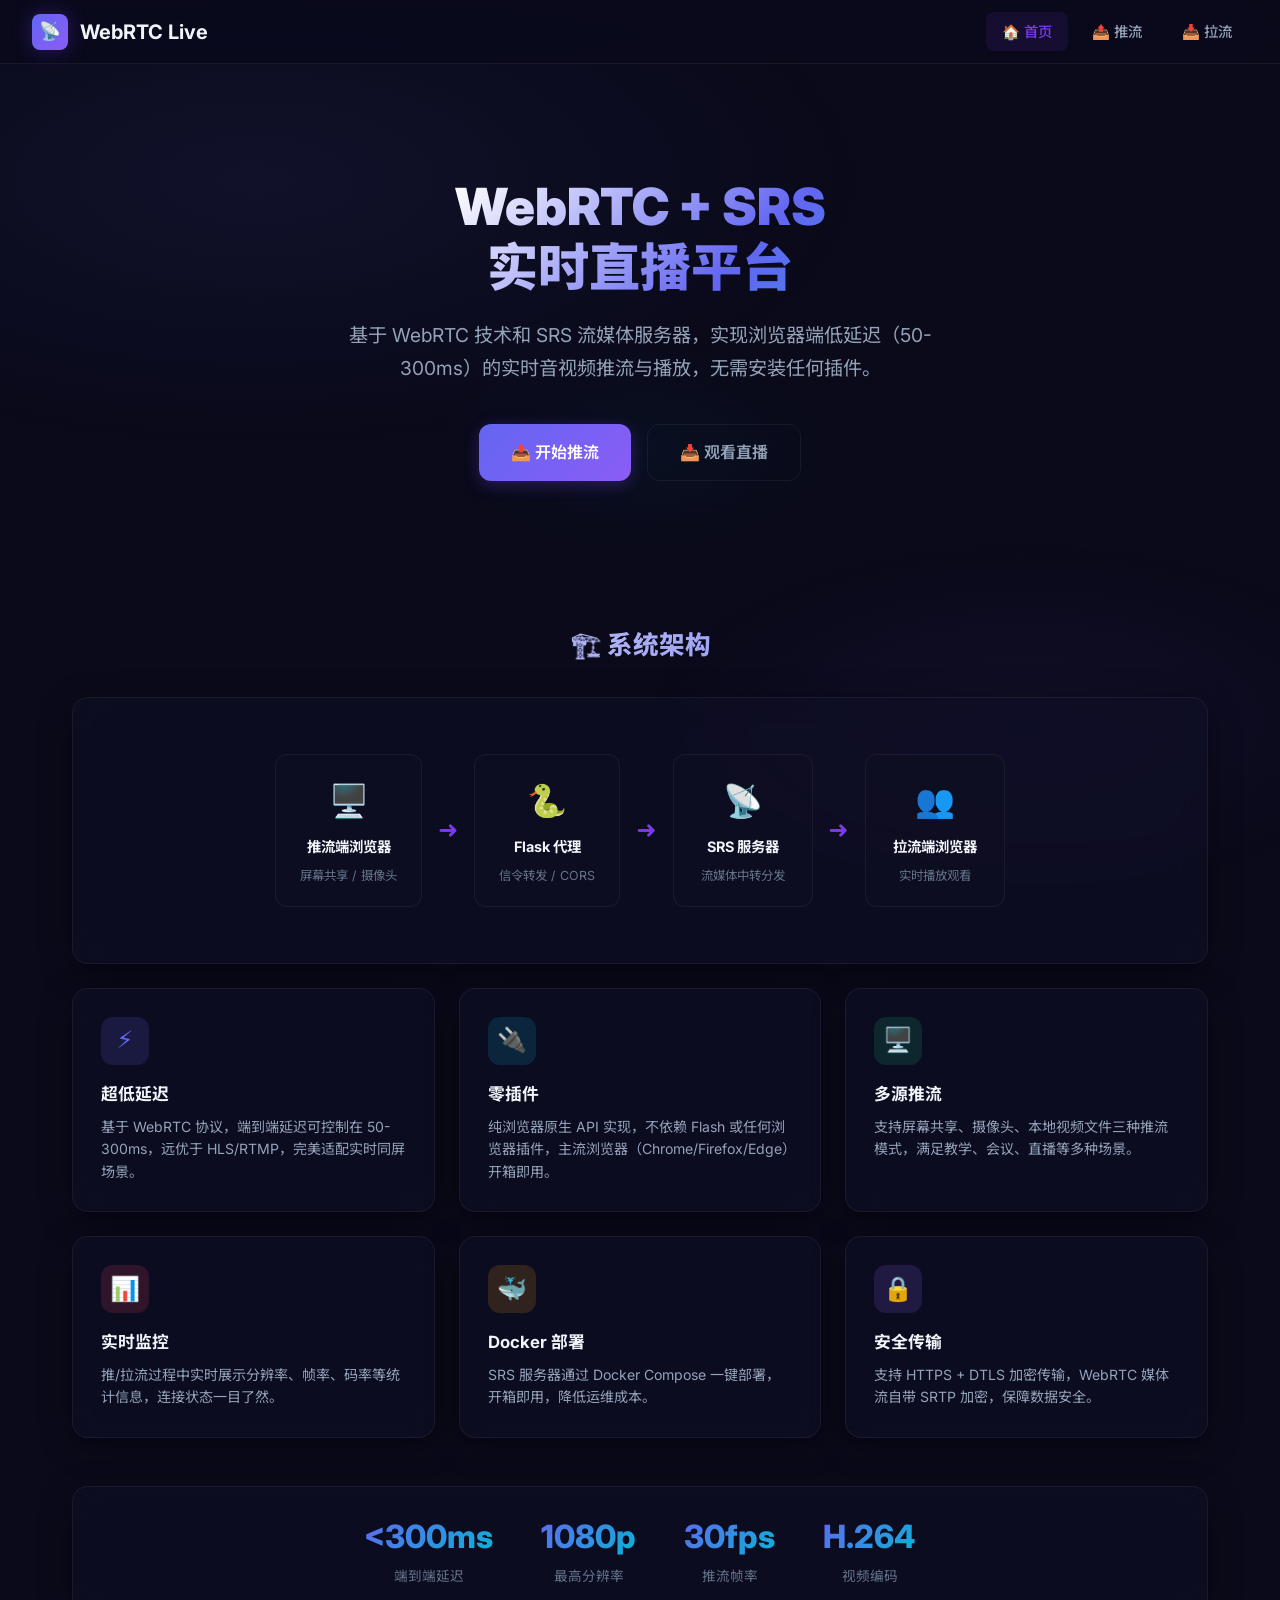
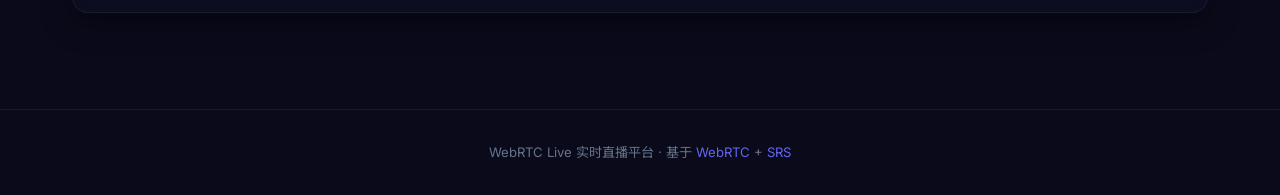
==== frontend/index.html @ 297291ad "添加录制功能支持 - 新增前端录制模块（MediaRecorder API） - 推流端和拉流端集成录制功能 - 支持本地下载和服务器上传 - 后端添加录制文件管理 API - SRS 配置 DVR " ====
<!DOCTYPE html>
<html lang="zh-CN">
<head>
    <meta charset="UTF-8">
    <meta name="viewport" content="width=device-width, initial-scale=1.0">
    <meta name="description" content="WebRTC + SRS 实时直播平台 - 基于 WebRTC 和 SRS 的低延迟音视频解决方案">
    <title>WebRTC Live - 实时直播平台</title>
    <link rel="preconnect" href="https://fonts.googleapis.com">
    <link href="https://fonts.googleapis.com/css2?family=Inter:wght@400;500;600;700;800;900&family=Noto+Sans+SC:wght@400;500;700&display=swap" rel="stylesheet">
    <link rel="stylesheet" href="css/style.css">
</head>
<body>

<!-- 导航栏 -->
<nav class="navbar">
    <a href="/" class="navbar-brand">
        <span class="logo-icon">📡</span>
        <span>WebRTC Live</span>
    </a>
    <ul class="navbar-nav">
        <li><a href="/" class="active">🏠 首页</a></li>
        <li><a href="/publish.html">📤 推流</a></li>
        <li><a href="/play.html">📥 拉流</a></li>
    </ul>
</nav>

<!-- 主内容 -->
<div class="main-container">

    <!-- Hero 区域 -->
    <section class="hero">
        <h1>WebRTC + SRS<br>实时直播平台</h1>
        <p class="hero-subtitle">
            基于 WebRTC 技术和 SRS 流媒体服务器，实现浏览器端低延迟（50-300ms）的实时音视频推流与播放，无需安装任何插件。
        </p>
        <div class="hero-actions">
            <a href="/publish.html" class="btn btn-primary btn-lg">📤 开始推流</a>
            <a href="/play.html" class="btn btn-outline btn-lg">📥 观看直播</a>
        </div>
    </section>

    <!-- 架构图 -->
    <section class="architecture-section">
        <h2>🏗️ 系统架构</h2>
        <div class="glass-card">
            <div class="arch-flow">
                <div class="arch-node">
                    <span class="node-icon">🖥️</span>
                    <span class="node-label">推流端浏览器</span>
                    <span class="node-desc">屏幕共享 / 摄像头</span>
                </div>
                <span class="arch-arrow">➜</span>
                <div class="arch-node">
                    <span class="node-icon">🐍</span>
                    <span class="node-label">Flask 代理</span>
                    <span class="node-desc">信令转发 / CORS</span>
                </div>
                <span class="arch-arrow">➜</span>
                <div class="arch-node">
                    <span class="node-icon">📡</span>
                    <span class="node-label">SRS 服务器</span>
                    <span class="node-desc">流媒体中转分发</span>
                </div>
                <span class="arch-arrow">➜</span>
                <div class="arch-node">
                    <span class="node-icon">👥</span>
                    <span class="node-label">拉流端浏览器</span>
                    <span class="node-desc">实时播放观看</span>
                </div>
            </div>
        </div>
    </section>

    <!-- 特性卡片 -->
    <section class="features-grid mt-3">
        <div class="glass-card feature-card">
            <div class="feature-icon" style="background:rgba(99,102,241,0.15);color:#6366f1;">⚡</div>
            <h3>超低延迟</h3>
            <p>基于 WebRTC 协议，端到端延迟可控制在 50-300ms，远优于 HLS/RTMP，完美适配实时同屏场景。</p>
        </div>
        <div class="glass-card feature-card">
            <div class="feature-icon" style="background:rgba(6,182,212,0.15);color:#06b6d4;">🔌</div>
            <h3>零插件</h3>
            <p>纯浏览器原生 API 实现，不依赖 Flash 或任何浏览器插件，主流浏览器（Chrome/Firefox/Edge）开箱即用。</p>
        </div>
        <div class="glass-card feature-card">
            <div class="feature-icon" style="background:rgba(16,185,129,0.15);color:#10b981;">🖥️</div>
            <h3>多源推流</h3>
            <p>支持屏幕共享、摄像头、本地视频文件三种推流模式，满足教学、会议、直播等多种场景。</p>
        </div>
        <div class="glass-card feature-card">
            <div class="feature-icon" style="background:rgba(244,63,94,0.15);color:#f43f5e;">📊</div>
            <h3>实时监控</h3>
            <p>推/拉流过程中实时展示分辨率、帧率、码率等统计信息，连接状态一目了然。</p>
        </div>
        <div class="glass-card feature-card">
            <div class="feature-icon" style="background:rgba(245,158,11,0.15);color:#f59e0b;">🐳</div>
            <h3>Docker 部署</h3>
            <p>SRS 服务器通过 Docker Compose 一键部署，开箱即用，降低运维成本。</p>
        </div>
        <div class="glass-card feature-card">
            <div class="feature-icon" style="background:rgba(139,92,246,0.15);color:#8b5cf6;">🔒</div>
            <h3>安全传输</h3>
            <p>支持 HTTPS + DTLS 加密传输，WebRTC 媒体流自带 SRTP 加密，保障数据安全。</p>
        </div>
    </section>

    <!-- 技术参数 -->
    <div class="glass-card stats-bar">
        <div class="stat-item">
            <div class="stat-value">&lt;300ms</div>
            <div class="stat-label">端到端延迟</div>
        </div>
        <div class="stat-item">
            <div class="stat-value">1080p</div>
            <div class="stat-label">最高分辨率</div>
        </div>
        <div class="stat-item">
            <div class="stat-value">30fps</div>
            <div class="stat-label">推流帧率</div>
        </div>
        <div class="stat-item">
            <div class="stat-value">H.264</div>
            <div class="stat-label">视频编码</div>
        </div>
    </div>

</div>

<!-- 页脚 -->
<footer class="footer">
    <p>WebRTC Live 实时直播平台 · 基于 <a href="https://webrtc.org" target="_blank">WebRTC</a> + <a href="https://ossrs.net" target="_blank">SRS</a></p>
</footer>

</body>
</html>
---- frontend/css/style.css ----
/* ============================================================
 * WebRTC + SRS 实时直播 - 全局样式表
 *
 * 设计理念：
 * - 深色主题 + 玻璃拟态（Glassmorphism）
 * - 渐变色彩系统
 * - 流畅微动画
 * - 响应式布局
 * ============================================================ */

/* ============================================================
 * CSS 自定义属性（设计令牌）
 * ============================================================ */
:root {
    /* 主色调 - 科技蓝紫渐变 */
    --primary-start: #6366f1;
    --primary-end: #8b5cf6;
    --primary: #7c3aed;

    /* 辅助色 */
    --accent-cyan: #06b6d4;
    --accent-emerald: #10b981;
    --accent-rose: #f43f5e;
    --accent-amber: #f59e0b;

    /* 背景 */
    --bg-deepest: #0a0a1a;
    --bg-dark: #0f0f23;
    --bg-card: rgba(15, 15, 35, 0.7);
    --bg-glass: rgba(255, 255, 255, 0.03);
    --bg-glass-hover: rgba(255, 255, 255, 0.06);

    /* 文字 */
    --text-primary: #f1f5f9;
    --text-secondary: #94a3b8;
    --text-muted: #64748b;

    /* 边框 */
    --border-subtle: rgba(255, 255, 255, 0.06);
    --border-glow: rgba(124, 58, 237, 0.3);

    /* 阴影 */
    --shadow-sm: 0 2px 8px rgba(0, 0, 0, 0.3);
    --shadow-md: 0 8px 32px rgba(0, 0, 0, 0.4);
    --shadow-lg: 0 16px 48px rgba(0, 0, 0, 0.5);
    --shadow-glow: 0 0 40px rgba(124, 58, 237, 0.15);

    /* 圆角 */
    --radius-sm: 8px;
    --radius-md: 12px;
    --radius-lg: 16px;
    --radius-xl: 24px;

    /* 过渡 */
    --transition-fast: 0.15s ease;
    --transition-normal: 0.3s cubic-bezier(0.4, 0, 0.2, 1);
    --transition-slow: 0.5s cubic-bezier(0.4, 0, 0.2, 1);

    /* 字体 */
    --font-sans: 'Inter', 'Noto Sans SC', system-ui, -apple-system, sans-serif;
    --font-mono: 'JetBrains Mono', 'Fira Code', monospace;
}

/* ============================================================
 * 基础重置与全局样式
 * ============================================================ */
*,
*::before,
*::after {
    margin: 0;
    padding: 0;
    box-sizing: border-box;
}

html {
    font-size: 16px;
    scroll-behavior: smooth;
}

body {
    font-family: var(--font-sans);
    background: var(--bg-deepest);
    color: var(--text-primary);
    line-height: 1.6;
    min-height: 100vh;
    overflow-x: hidden;
    -webkit-font-smoothing: antialiased;
    -moz-osx-font-smoothing: grayscale;
}

/* 动态背景渐变层 */
body::before {
    content: "";
    position: fixed;
    inset: 0;
    background:
        radial-gradient(ellipse 80% 50% at 20% 20%, rgba(99, 102, 241, 0.08) 0%, transparent 60%),
        radial-gradient(ellipse 60% 40% at 80% 80%, rgba(139, 92, 246, 0.06) 0%, transparent 50%),
        radial-gradient(ellipse 40% 30% at 50% 50%, rgba(6, 182, 212, 0.04) 0%, transparent 40%);
    pointer-events: none;
    z-index: 0;
}

/* ============================================================
 * 导航栏
 * ============================================================ */
.navbar {
    position: sticky;
    top: 0;
    z-index: 100;
    display: flex;
    align-items: center;
    justify-content: space-between;
    padding: 0 2rem;
    height: 64px;
    background: rgba(10, 10, 26, 0.85);
    backdrop-filter: blur(20px) saturate(180%);
    -webkit-backdrop-filter: blur(20px) saturate(180%);
    border-bottom: 1px solid var(--border-subtle);
}

.navbar-brand {
    display: flex;
    align-items: center;
    gap: 0.75rem;
    text-decoration: none;
    color: var(--text-primary);
    font-weight: 700;
    font-size: 1.25rem;
}

.navbar-brand .logo-icon {
    width: 36px;
    height: 36px;
    background: linear-gradient(135deg, var(--primary-start), var(--primary-end));
    border-radius: var(--radius-sm);
    display: flex;
    align-items: center;
    justify-content: center;
    font-size: 1.1rem;
    box-shadow: 0 0 20px rgba(124, 58, 237, 0.3);
}

.navbar-nav {
    display: flex;
    align-items: center;
    gap: 0.5rem;
    list-style: none;
}

.navbar-nav a {
    display: flex;
    align-items: center;
    gap: 0.5rem;
    padding: 0.5rem 1rem;
    color: var(--text-secondary);
    text-decoration: none;
    border-radius: var(--radius-sm);
    font-size: 0.9rem;
    font-weight: 500;
    transition: var(--transition-normal);
}

.navbar-nav a:hover,
.navbar-nav a.active {
    color: var(--text-primary);
    background: var(--bg-glass-hover);
}

.navbar-nav a.active {
    color: var(--primary);
    background: rgba(124, 58, 237, 0.1);
}

/* ============================================================
 * 主容器布局
 * ============================================================ */
.main-container {
    position: relative;
    z-index: 1;
    max-width: 1200px;
    margin: 0 auto;
    padding: 2rem;
}

/* ============================================================
 * 页面标题区
 * ============================================================ */
.page-header {
    text-align: center;
    margin-bottom: 2.5rem;
}

.page-header h1 {
    font-size: 2rem;
    font-weight: 800;
    background: linear-gradient(135deg, var(--primary-start), var(--accent-cyan));
    -webkit-background-clip: text;
    -webkit-text-fill-color: transparent;
    background-clip: text;
    margin-bottom: 0.5rem;
}

.page-header .subtitle {
    color: var(--text-secondary);
    font-size: 1rem;
}

/* ============================================================
 * 玻璃卡片
 * ============================================================ */
.glass-card {
    background: var(--bg-card);
    backdrop-filter: blur(16px) saturate(150%);
    -webkit-backdrop-filter: blur(16px) saturate(150%);
    border: 1px solid var(--border-subtle);
    border-radius: var(--radius-lg);
    padding: 1.5rem;
    box-shadow: var(--shadow-md);
    transition: var(--transition-normal);
}

.glass-card:hover {
    border-color: var(--border-glow);
    box-shadow: var(--shadow-md), var(--shadow-glow);
}

.card-header {
    display: flex;
    align-items: center;
    gap: 0.75rem;
    margin-bottom: 1.25rem;
    padding-bottom: 1rem;
    border-bottom: 1px solid var(--border-subtle);
}

.card-header .icon {
    width: 40px;
    height: 40px;
    border-radius: var(--radius-sm);
    display: flex;
    align-items: center;
    justify-content: center;
    font-size: 1.2rem;
    flex-shrink: 0;
}

.card-header .icon.blue {
    background: rgba(99, 102, 241, 0.15);
    color: var(--primary-start);
}

.card-header .icon.cyan {
    background: rgba(6, 182, 212, 0.15);
    color: var(--accent-cyan);
}

.card-header .icon.emerald {
    background: rgba(16, 185, 129, 0.15);
    color: var(--accent-emerald);
}

.card-header .icon.rose {
    background: rgba(244, 63, 94, 0.15);
    color: var(--accent-rose);
}

.card-header h2 {
    font-size: 1.1rem;
    font-weight: 700;
}

.card-header p {
    font-size: 0.85rem;
    color: var(--text-muted);
    margin-top: 2px;
}

/* ============================================================
 * 按钮系统
 * ============================================================ */
.btn {
    display: inline-flex;
    align-items: center;
    justify-content: center;
    gap: 0.5rem;
    padding: 0.7rem 1.5rem;
    border: none;
    border-radius: var(--radius-sm);
    font-family: var(--font-sans);
    font-size: 0.9rem;
    font-weight: 600;
    cursor: pointer;
    transition: var(--transition-normal);
    text-decoration: none;
    white-space: nowrap;
}

.btn:disabled {
    opacity: 0.5;
    cursor: not-allowed;
    transform: none !important;
}

/* 主按钮 - 渐变 */
.btn-primary {
    background: linear-gradient(135deg, var(--primary-start), var(--primary-end));
    color: white;
    box-shadow: 0 4px 16px rgba(124, 58, 237, 0.3);
}

.btn-primary:hover:not(:disabled) {
    transform: translateY(-2px);
    box-shadow: 0 8px 24px rgba(124, 58, 237, 0.4);
}

.btn-primary:active:not(:disabled) {
    transform: translateY(0);
}

/* 危险按钮 */
.btn-danger {
    background: linear-gradient(135deg, var(--accent-rose), #dc2626);
    color: white;
    box-shadow: 0 4px 16px rgba(244, 63, 94, 0.3);
}

.btn-danger:hover:not(:disabled) {
    transform: translateY(-2px);
    box-shadow: 0 8px 24px rgba(244, 63, 94, 0.4);
}

/* 边框按钮 */
.btn-outline {
    background: transparent;
    color: var(--text-secondary);
    border: 1px solid var(--border-subtle);
}

.btn-outline:hover:not(:disabled) {
    color: var(--text-primary);
    border-color: var(--primary);
    background: rgba(124, 58, 237, 0.08);
}

/* 成功按钮 */
.btn-success {
    background: linear-gradient(135deg, var(--accent-emerald), #059669);
    color: white;
    box-shadow: 0 4px 16px rgba(16, 185, 129, 0.3);
}

.btn-success:hover:not(:disabled) {
    transform: translateY(-2px);
    box-shadow: 0 8px 24px rgba(16, 185, 129, 0.4);
}

/* 大按钮 */
.btn-lg {
    padding: 0.9rem 2rem;
    font-size: 1rem;
    border-radius: var(--radius-md);
}

/* 全宽按钮 */
.btn-block {
    width: 100%;
}

/* 按钮组 */
.btn-group {
    display: flex;
    gap: 0.75rem;
    flex-wrap: wrap;
}

/* ============================================================
 * 视频容器
 * ============================================================ */
.video-container {
    position: relative;
    width: 100%;
    aspect-ratio: 16 / 9;
    background: var(--bg-deepest);
    border-radius: var(--radius-md);
    overflow: hidden;
    border: 1px solid var(--border-subtle);
}

.video-container video {
    width: 100%;
    height: 100%;
    object-fit: contain;
    background: #000;
}

/* 视频占位符 */
.video-placeholder {
    position: absolute;
    inset: 0;
    display: flex;
    flex-direction: column;
    align-items: center;
    justify-content: center;
    gap: 1rem;
    color: var(--text-muted);
    background: repeating-linear-gradient(
        -45deg,
        rgba(255, 255, 255, 0.01),
        rgba(255, 255, 255, 0.01) 10px,
        transparent 10px,
        transparent 20px
    );
}

.video-placeholder .placeholder-icon {
    font-size: 3rem;
    opacity: 0.4;
}

.video-placeholder p {
    font-size: 0.9rem;
}

/* 视频叠加信息 */
.video-overlay {
    position: absolute;
    top: 0.75rem;
    left: 0.75rem;
    display: flex;
    gap: 0.5rem;
}

.video-badge {
    display: inline-flex;
    align-items: center;
    gap: 0.35rem;
    padding: 0.3rem 0.6rem;
    border-radius: 999px;
    font-size: 0.75rem;
    font-weight: 600;
    backdrop-filter: blur(8px);
    -webkit-backdrop-filter: blur(8px);
}

.video-badge.live {
    background: rgba(244, 63, 94, 0.8);
    color: white;
    animation: pulse-badge 2s ease-in-out infinite;
}

.video-badge.info {
    background: rgba(0, 0, 0, 0.6);
    color: var(--text-secondary);
}

@keyframes pulse-badge {
    0%, 100% { opacity: 1; }
    50% { opacity: 0.7; }
}

/* ============================================================
 * 状态指示器
 * ============================================================ */
.status-bar {
    display: flex;
    align-items: center;
    justify-content: space-between;
    padding: 0.75rem 1rem;
    background: var(--bg-glass);
    border-radius: var(--radius-sm);
    margin-top: 1rem;
    font-size: 0.85rem;
}

.status-indicator {
    display: inline-flex;
    align-items: center;
    gap: 0.5rem;
}

.status-dot {
    width: 8px;
    height: 8px;
    border-radius: 50%;
    flex-shrink: 0;
}

.status-dot.idle {
    background: var(--text-muted);
}

.status-dot.connecting {
    background: var(--accent-amber);
    animation: pulse-dot 1.5s ease-in-out infinite;
}

.status-dot.connected {
    background: var(--accent-emerald);
    box-shadow: 0 0 8px rgba(16, 185, 129, 0.5);
}

.status-dot.error {
    background: var(--accent-rose);
    box-shadow: 0 0 8px rgba(244, 63, 94, 0.5);
}

@keyframes pulse-dot {
    0%, 100% { opacity: 1; transform: scale(1); }
    50% { opacity: 0.5; transform: scale(1.3); }
}

/* ============================================================
 * 表单元素
 * ============================================================ */
.form-group {
    margin-bottom: 1rem;
}

.form-label {
    display: block;
    font-size: 0.85rem;
    font-weight: 600;
    color: var(--text-secondary);
    margin-bottom: 0.4rem;
}

.form-input {
    width: 100%;
    padding: 0.6rem 0.9rem;
    background: var(--bg-glass);
    border: 1px solid var(--border-subtle);
    border-radius: var(--radius-sm);
    color: var(--text-primary);
    font-family: var(--font-mono);
    font-size: 0.85rem;
    transition: var(--transition-fast);
}

.form-input:focus {
    outline: none;
    border-color: var(--primary);
    box-shadow: 0 0 0 3px rgba(124, 58, 237, 0.15);
}

.form-select {
    width: 100%;
    padding: 0.6rem 0.9rem;
    background: var(--bg-glass);
    border: 1px solid var(--border-subtle);
    border-radius: var(--radius-sm);
    color: var(--text-primary);
    font-family: var(--font-sans);
    font-size: 0.85rem;
    cursor: pointer;
    transition: var(--transition-fast);
    appearance: none;
    background-image: url("data:image/svg+xml,%3Csvg xmlns='http://www.w3.org/2000/svg' width='12' height='12' viewBox='0 0 24 24' fill='none' stroke='%2394a3b8' stroke-width='2'%3E%3Cpath d='M6 9l6 6 6-6'/%3E%3C/svg%3E");
    background-repeat: no-repeat;
    background-position: right 0.75rem center;
    padding-right: 2.5rem;
}

.form-select:focus {
    outline: none;
    border-color: var(--primary);
    box-shadow: 0 0 0 3px rgba(124, 58, 237, 0.15);
}

.form-select option {
    background: var(--bg-dark);
    color: var(--text-primary);
}

/* ============================================================
 * 日志面板
 * ============================================================ */
.log-panel {
    background: var(--bg-deepest);
    border: 1px solid var(--border-subtle);
    border-radius: var(--radius-sm);
    padding: 0.75rem;
    max-height: 200px;
    overflow-y: auto;
    font-family: var(--font-mono);
    font-size: 0.78rem;
    line-height: 1.7;
}

.log-panel::-webkit-scrollbar {
    width: 4px;
}

.log-panel::-webkit-scrollbar-track {
    background: transparent;
}

.log-panel::-webkit-scrollbar-thumb {
    background: var(--border-subtle);
    border-radius: 2px;
}

.log-entry {
    display: flex;
    gap: 0.5rem;
}

.log-entry .log-time {
    color: var(--text-muted);
    flex-shrink: 0;
}

.log-entry .log-msg {
    color: var(--text-secondary);
    word-break: break-all;
}

.log-entry.info .log-msg { color: var(--accent-cyan); }
.log-entry.success .log-msg { color: var(--accent-emerald); }
.log-entry.error .log-msg { color: var(--accent-rose); }
.log-entry.warn .log-msg { color: var(--accent-amber); }

/* ============================================================
 * 双栏布局
 * ============================================================ */
.layout-grid {
    display: grid;
    grid-template-columns: 1fr 380px;
    gap: 1.5rem;
    align-items: start;
}

@media (max-width: 900px) {
    .layout-grid {
        grid-template-columns: 1fr;
    }
}

.sidebar-stack {
    display: flex;
    flex-direction: column;
    gap: 1.5rem;
}

/* ============================================================
 * 首页 Hero 区域
 * ============================================================ */
.hero {
    text-align: center;
    padding: 5rem 2rem;
    position: relative;
}

.hero h1 {
    font-size: 3.2rem;
    font-weight: 900;
    line-height: 1.2;
    margin-bottom: 1.25rem;
    background: linear-gradient(135deg, #fff 30%, var(--primary-start) 60%, var(--accent-cyan));
    -webkit-background-clip: text;
    -webkit-text-fill-color: transparent;
    background-clip: text;
}

.hero .hero-subtitle {
    font-size: 1.2rem;
    color: var(--text-secondary);
    max-width: 600px;
    margin: 0 auto 2.5rem;
    line-height: 1.7;
}

.hero-actions {
    display: flex;
    gap: 1rem;
    justify-content: center;
    flex-wrap: wrap;
}

/* ============================================================
 * 特性卡片网格
 * ============================================================ */
.features-grid {
    display: grid;
    grid-template-columns: repeat(auto-fill, minmax(280px, 1fr));
    gap: 1.5rem;
    margin-top: 2rem;
}

.feature-card {
    padding: 1.75rem;
}

.feature-card .feature-icon {
    width: 48px;
    height: 48px;
    border-radius: var(--radius-md);
    display: flex;
    align-items: center;
    justify-content: center;
    font-size: 1.5rem;
    margin-bottom: 1rem;
}

.feature-card h3 {
    font-size: 1.05rem;
    font-weight: 700;
    margin-bottom: 0.5rem;
}

.feature-card p {
    font-size: 0.88rem;
    color: var(--text-secondary);
    line-height: 1.6;
}

/* ============================================================
 * 架构图区域
 * ============================================================ */
.architecture-section {
    margin-top: 4rem;
    text-align: center;
}

.architecture-section h2 {
    font-size: 1.6rem;
    font-weight: 800;
    margin-bottom: 2rem;
    background: linear-gradient(135deg, var(--text-primary), var(--primary-start));
    -webkit-background-clip: text;
    -webkit-text-fill-color: transparent;
    background-clip: text;
}

.arch-flow {
    display: flex;
    align-items: center;
    justify-content: center;
    gap: 1rem;
    flex-wrap: wrap;
    padding: 2rem;
}

.arch-node {
    display: flex;
    flex-direction: column;
    align-items: center;
    gap: 0.5rem;
    padding: 1.25rem 1.5rem;
    background: var(--bg-card);
    border: 1px solid var(--border-subtle);
    border-radius: var(--radius-md);
    min-width: 140px;
    transition: var(--transition-normal);
}

.arch-node:hover {
    border-color: var(--border-glow);
    transform: translateY(-4px);
    box-shadow: var(--shadow-glow);
}

.arch-node .node-icon {
    font-size: 2rem;
}

.arch-node .node-label {
    font-weight: 700;
    font-size: 0.9rem;
}

.arch-node .node-desc {
    font-size: 0.78rem;
    color: var(--text-muted);
}

.arch-arrow {
    font-size: 1.5rem;
    color: var(--primary);
    animation: arrow-pulse 2s ease-in-out infinite;
}

@keyframes arrow-pulse {
    0%, 100% { opacity: 0.4; transform: translateX(0); }
    50% { opacity: 1; transform: translateX(4px); }
}

/* ============================================================
 * 统计信息条
 * ============================================================ */
.stats-bar {
    display: flex;
    justify-content: center;
    gap: 3rem;
    padding: 1.5rem;
    margin-top: 3rem;
    flex-wrap: wrap;
}

.stat-item {
    text-align: center;
}

.stat-value {
    font-size: 2rem;
    font-weight: 800;
    background: linear-gradient(135deg, var(--primary-start), var(--accent-cyan));
    -webkit-background-clip: text;
    -webkit-text-fill-color: transparent;
    background-clip: text;
}

.stat-label {
    font-size: 0.85rem;
    color: var(--text-muted);
    margin-top: 0.25rem;
}

/* ============================================================
 * 页脚
 * ============================================================ */
.footer {
    text-align: center;
    padding: 2rem;
    margin-top: 4rem;
    border-top: 1px solid var(--border-subtle);
    color: var(--text-muted);
    font-size: 0.82rem;
}

.footer a {
    color: var(--primary-start);
    text-decoration: none;
}

/* ============================================================
 * Toast 通知
 * ============================================================ */
.toast-container {
    position: fixed;
    top: 80px;
    right: 1.5rem;
    z-index: 9999;
    display: flex;
    flex-direction: column;
    gap: 0.5rem;
}

.toast {
    display: flex;
    align-items: center;
    gap: 0.75rem;
    padding: 0.75rem 1.25rem;
    background: var(--bg-card);
    backdrop-filter: blur(16px);
    -webkit-backdrop-filter: blur(16px);
    border: 1px solid var(--border-subtle);
    border-radius: var(--radius-sm);
    box-shadow: var(--shadow-lg);
    font-size: 0.88rem;
    animation: toast-in 0.3s ease-out;
    max-width: 380px;
}

.toast.success { border-left: 3px solid var(--accent-emerald); }
.toast.error { border-left: 3px solid var(--accent-rose); }
.toast.info { border-left: 3px solid var(--accent-cyan); }

@keyframes toast-in {
    from { opacity: 0; transform: translateX(20px); }
    to { opacity: 1; transform: translateX(0); }
}

@keyframes toast-out {
    from { opacity: 1; transform: translateX(0); }
    to { opacity: 0; transform: translateX(20px); }
}

/* ============================================================
 * 工具类
 * ============================================================ */
.hidden { display: none !important; }
.mt-1 { margin-top: 0.5rem; }
.mt-2 { margin-top: 1rem; }
.mt-3 { margin-top: 1.5rem; }
.text-center { text-align: center; }
.text-muted { color: var(--text-muted); }
.text-sm { font-size: 0.82rem; }
.gap-1 { gap: 0.5rem; }

/* 加载动画 */
.spinner {
    display: inline-block;
    width: 16px;
    height: 16px;
    border: 2px solid rgba(255, 255, 255, 0.3);
    border-top-color: white;
    border-radius: 50%;
    animation: spin 0.6s linear infinite;
}

@keyframes spin {
    to { transform: rotate(360deg); }
}

/* 脉冲圆点 */
.pulse-ring {
    position: relative;
}

.pulse-ring::after {
    content: "";
    position: absolute;
    inset: -4px;
    border-radius: 50%;
    border: 2px solid var(--accent-emerald);
    animation: pulse-ring-anim 2s ease-out infinite;
}

@keyframes pulse-ring-anim {
    0% { opacity: 1; transform: scale(1); }
    100% { opacity: 0; transform: scale(1.8); }
}
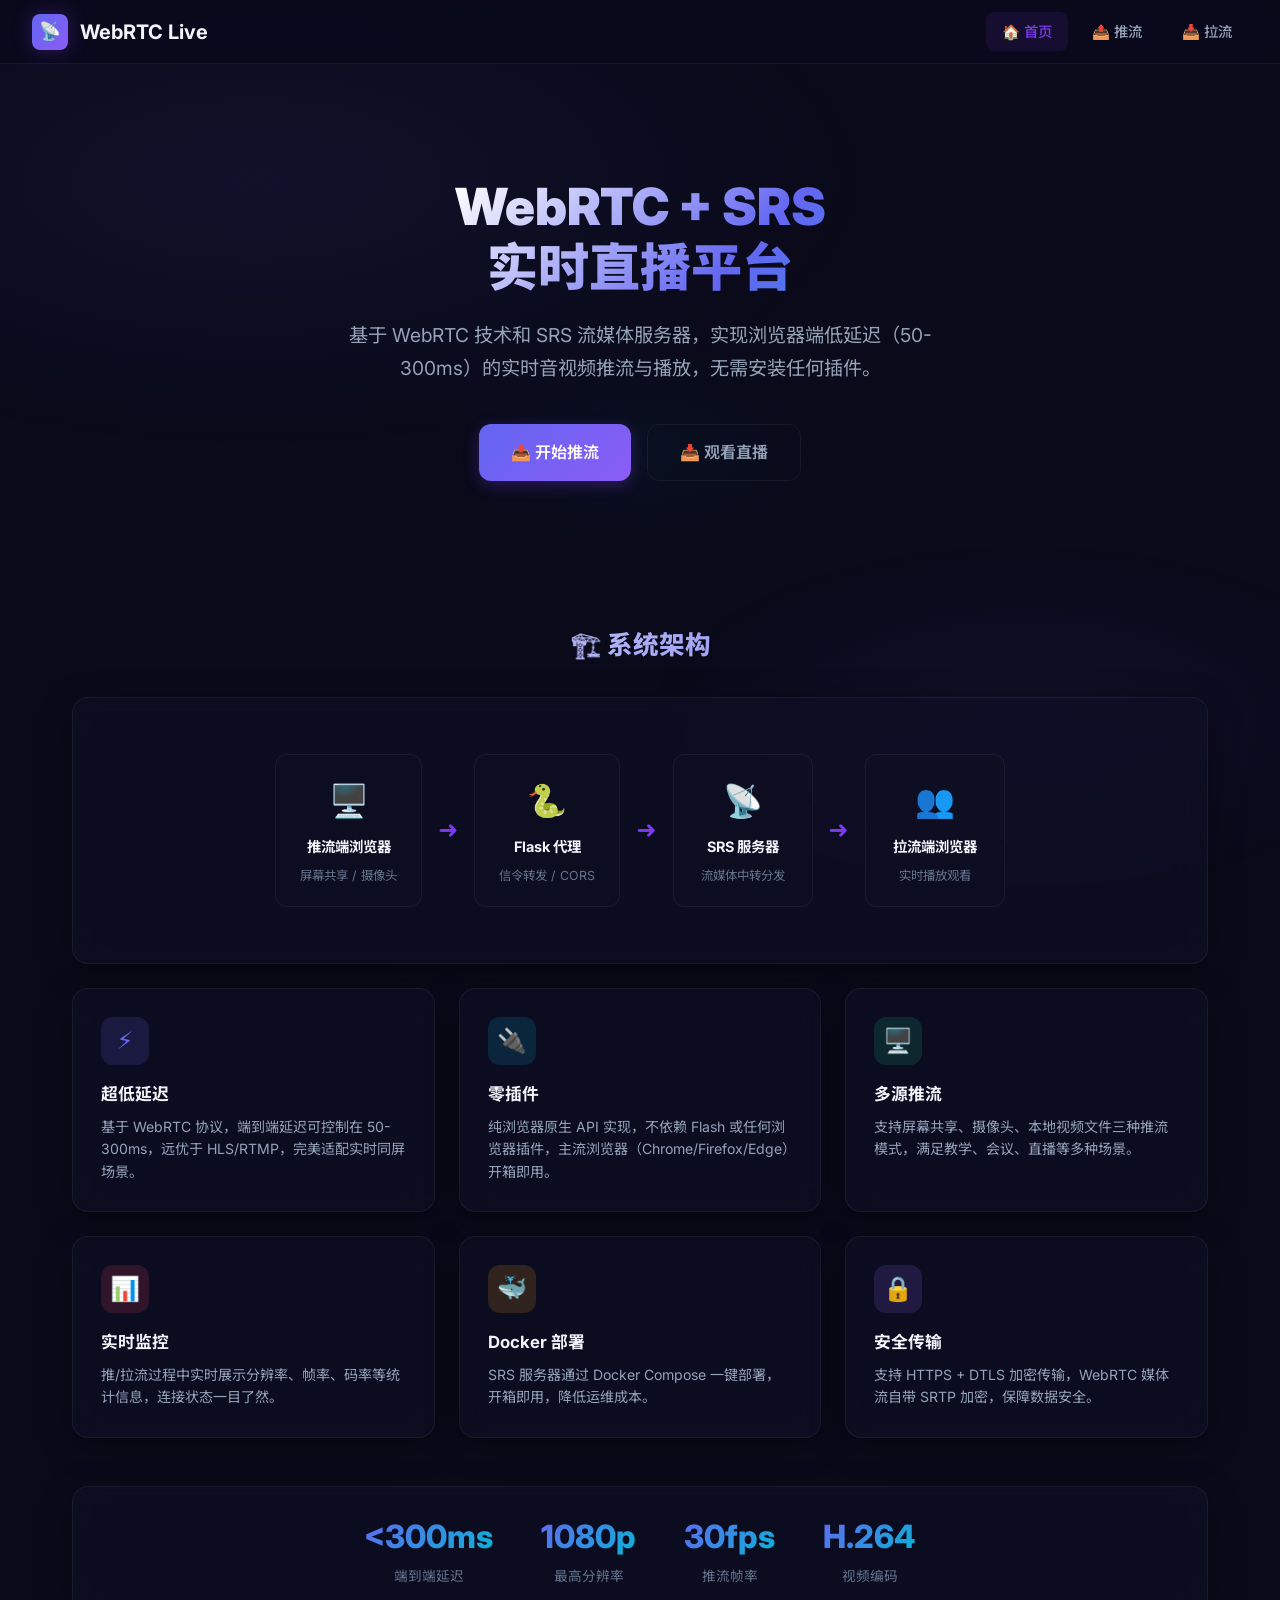
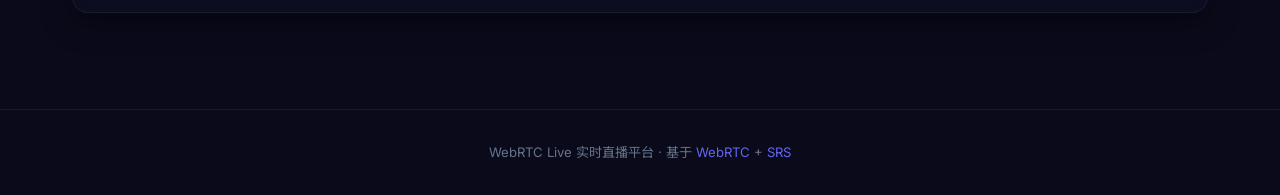
==== commit d72d3d5a: "增强代码注释与修复 WebRTC 检测逻辑 - 为所有文件添加符合 PVE 架构标准的详细中文注释 - 添加文件头（功能、作者、版本、修改日期） - 修复 checkScreenCaptureSupp" ====
--- a/frontend/index.html
+++ b/frontend/index.html
@@ -1,12 +1,47 @@
 <!DOCTYPE html>
+<!--
+    ============================================================
+    WebRTC-Live 项目首页
+    ============================================================
+    功能描述：
+        展示项目介绍、系统架构、核心特性和技术参数
+    设计理念：
+        - 深色玻璃拟态风格
+        - 响应式布局，适配桌面和移动端
+        - 清晰的信息层级，突出核心功能
+    页面结构：
+        1. 导航栏：项目 Logo 和页面链接
+        2. Hero 区域：主标题和行动按钮
+        3. 架构图：展示系统组件和数据流向
+        4. 特性卡片：展示六大核心功能
+        5. 统计栏：展示技术参数和性能指标
+        6. 页脚：版权和外部链接
+    作者：WebRTC-Live Project
+    最后修改日期：2026-03-30
+-->
 <html lang="zh-CN">
 <head>
+    <!-- 字符编码设置 -->
     <meta charset="UTF-8">
+
+    <!-- 响应式视口配置 -->
     <meta name="viewport" content="width=device-width, initial-scale=1.0">
+
+    <!-- SEO 描述 -->
     <meta name="description" content="WebRTC + SRS 实时直播平台 - 基于 WebRTC 和 SRS 的低延迟音视频解决方案">
+
+    <!-- 页面标题 -->
     <title>WebRTC Live - 实时直播平台</title>
+
+    <!-- 字体预连接优化加载性能 -->
     <link rel="preconnect" href="https://fonts.googleapis.com">
+
+    <!-- Google Fonts 加载 -->
+    <!-- Inter: 英文字体（无衬线，现代风格） -->
+    <!-- Noto Sans SC: 中文字体（无衬线，清晰易读） -->
     <link href="https://fonts.googleapis.com/css2?family=Inter:wght@400;500;600;700;800;900&family=Noto+Sans+SC:wght@400;500;700&display=swap" rel="stylesheet">
+
+    <!-- 全局样式表 -->
     <link rel="stylesheet" href="css/style.css">
 </head>
 <body>
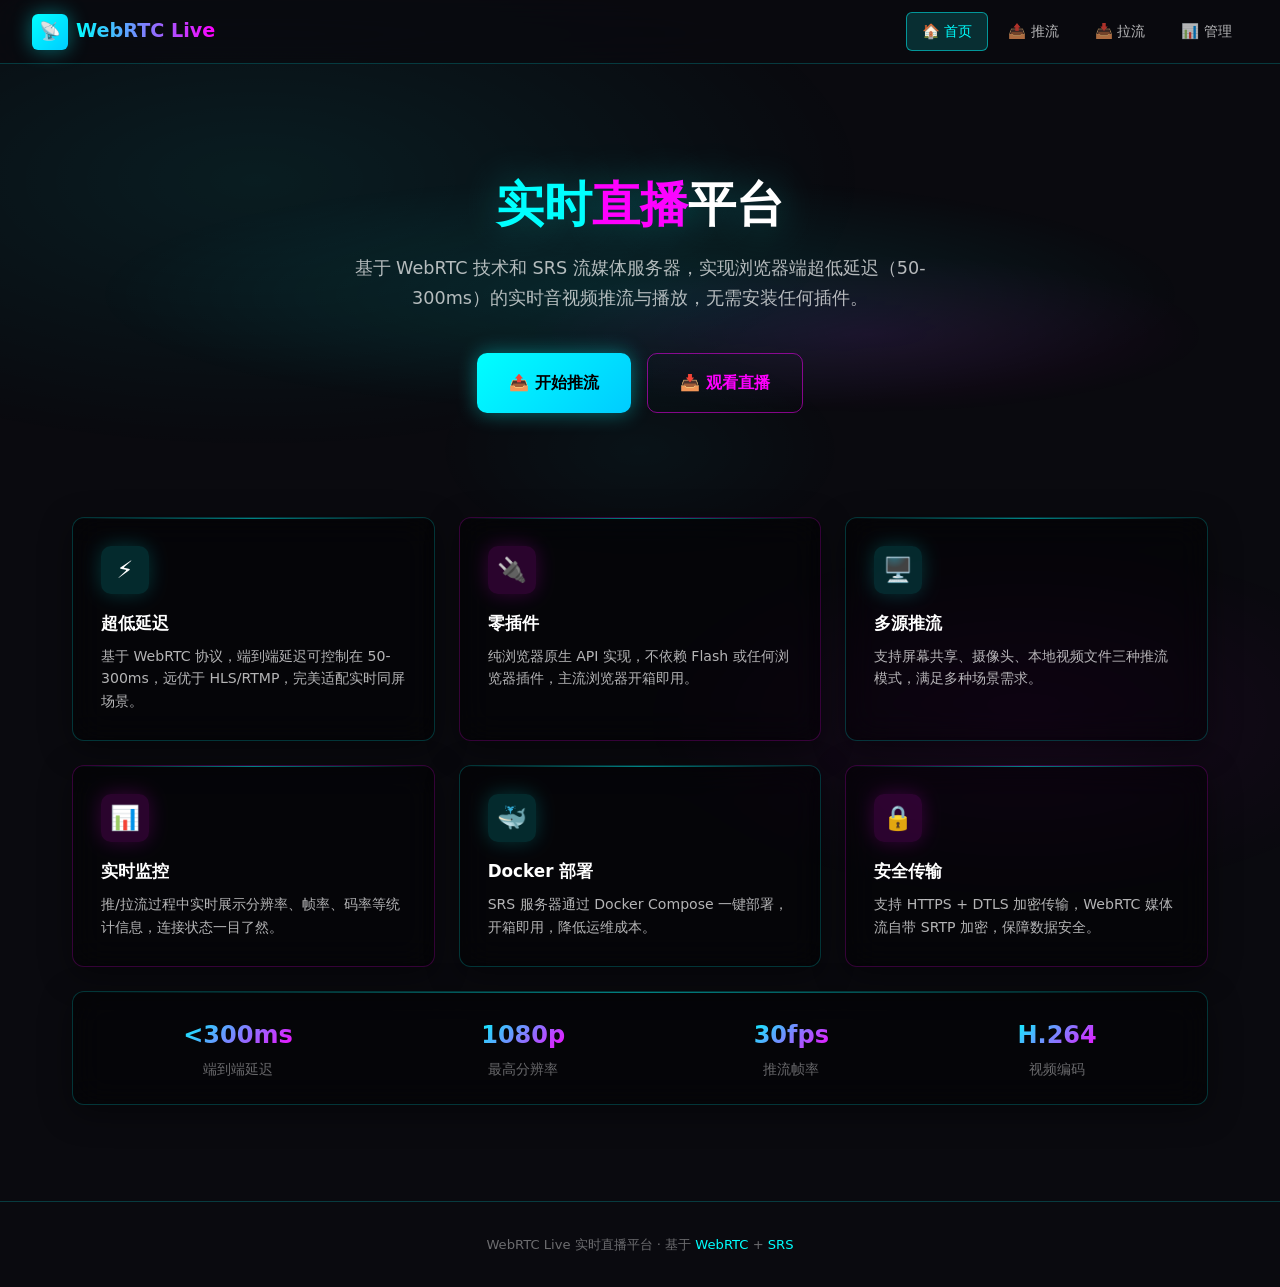
==== commit 1be20d71: "feat(ui): complete cyberpunk neon theme redesign - Rewrite style.css with CSS variables, animations," ====
--- a/frontend/index.html
+++ b/frontend/index.html
@@ -1,47 +1,10 @@
 <!DOCTYPE html>
-<!--
-    ============================================================
-    WebRTC-Live 项目首页
-    ============================================================
-    功能描述：
-        展示项目介绍、系统架构、核心特性和技术参数
-    设计理念：
-        - 深色玻璃拟态风格
-        - 响应式布局，适配桌面和移动端
-        - 清晰的信息层级，突出核心功能
-    页面结构：
-        1. 导航栏：项目 Logo 和页面链接
-        2. Hero 区域：主标题和行动按钮
-        3. 架构图：展示系统组件和数据流向
-        4. 特性卡片：展示六大核心功能
-        5. 统计栏：展示技术参数和性能指标
-        6. 页脚：版权和外部链接
-    作者：WebRTC-Live Project
-    最后修改日期：2026-03-30
--->
 <html lang="zh-CN">
 <head>
-    <!-- 字符编码设置 -->
     <meta charset="UTF-8">
-
-    <!-- 响应式视口配置 -->
     <meta name="viewport" content="width=device-width, initial-scale=1.0">
-
-    <!-- SEO 描述 -->
     <meta name="description" content="WebRTC + SRS 实时直播平台 - 基于 WebRTC 和 SRS 的低延迟音视频解决方案">
-
-    <!-- 页面标题 -->
     <title>WebRTC Live - 实时直播平台</title>
-
-    <!-- 字体预连接优化加载性能 -->
-    <link rel="preconnect" href="https://fonts.googleapis.com">
-
-    <!-- Google Fonts 加载 -->
-    <!-- Inter: 英文字体（无衬线，现代风格） -->
-    <!-- Noto Sans SC: 中文字体（无衬线，清晰易读） -->
-    <link href="https://fonts.googleapis.com/css2?family=Inter:wght@400;500;600;700;800;900&family=Noto+Sans+SC:wght@400;500;700&display=swap" rel="stylesheet">
-
-    <!-- 全局样式表 -->
     <link rel="stylesheet" href="css/style.css">
 </head>
 <body>
@@ -50,12 +13,13 @@
 <nav class="navbar">
     <a href="/" class="navbar-brand">
         <span class="logo-icon">📡</span>
-        <span>WebRTC Live</span>
+        <span class="brand-text">WebRTC Live</span>
     </a>
     <ul class="navbar-nav">
         <li><a href="/" class="active">🏠 首页</a></li>
         <li><a href="/publish.html">📤 推流</a></li>
         <li><a href="/play.html">📥 拉流</a></li>
+        <li><a href="/admin.html">📊 管理</a></li>
     </ul>
 </nav>
 
@@ -63,85 +27,56 @@
 <div class="main-container">
 
     <!-- Hero 区域 -->
-    <section class="hero">
-        <h1>WebRTC + SRS<br>实时直播平台</h1>
+    <section class="hero-section">
+        <div class="hero-bg"></div>
+        <h1 class="hero-title">
+            <span class="text-cyan">实时</span><span class="text-magenta">直播</span>平台
+        </h1>
         <p class="hero-subtitle">
-            基于 WebRTC 技术和 SRS 流媒体服务器，实现浏览器端低延迟（50-300ms）的实时音视频推流与播放，无需安装任何插件。
+            基于 WebRTC 技术和 SRS 流媒体服务器，实现浏览器端超低延迟（50-300ms）的实时音视频推流与播放，无需安装任何插件。
         </p>
         <div class="hero-actions">
             <a href="/publish.html" class="btn btn-primary btn-lg">📤 开始推流</a>
-            <a href="/play.html" class="btn btn-outline btn-lg">📥 观看直播</a>
-        </div>
-    </section>
-
-    <!-- 架构图 -->
-    <section class="architecture-section">
-        <h2>🏗️ 系统架构</h2>
-        <div class="glass-card">
-            <div class="arch-flow">
-                <div class="arch-node">
-                    <span class="node-icon">🖥️</span>
-                    <span class="node-label">推流端浏览器</span>
-                    <span class="node-desc">屏幕共享 / 摄像头</span>
-                </div>
-                <span class="arch-arrow">➜</span>
-                <div class="arch-node">
-                    <span class="node-icon">🐍</span>
-                    <span class="node-label">Flask 代理</span>
-                    <span class="node-desc">信令转发 / CORS</span>
-                </div>
-                <span class="arch-arrow">➜</span>
-                <div class="arch-node">
-                    <span class="node-icon">📡</span>
-                    <span class="node-label">SRS 服务器</span>
-                    <span class="node-desc">流媒体中转分发</span>
-                </div>
-                <span class="arch-arrow">➜</span>
-                <div class="arch-node">
-                    <span class="node-icon">👥</span>
-                    <span class="node-label">拉流端浏览器</span>
-                    <span class="node-desc">实时播放观看</span>
-                </div>
-            </div>
+            <a href="/play.html" class="btn btn-outline-magenta btn-lg">📥 观看直播</a>
         </div>
     </section>
 
     <!-- 特性卡片 -->
     <section class="features-grid mt-3">
         <div class="glass-card feature-card">
-            <div class="feature-icon" style="background:rgba(99,102,241,0.15);color:#6366f1;">⚡</div>
+            <div class="feature-icon cyan">⚡</div>
             <h3>超低延迟</h3>
             <p>基于 WebRTC 协议，端到端延迟可控制在 50-300ms，远优于 HLS/RTMP，完美适配实时同屏场景。</p>
         </div>
+        <div class="glass-card feature-card magenta">
+            <div class="feature-icon magenta">🔌</div>
+            <h3>零插件</h3>
+            <p>纯浏览器原生 API 实现，不依赖 Flash 或任何浏览器插件，主流浏览器开箱即用。</p>
+        </div>
         <div class="glass-card feature-card">
-            <div class="feature-icon" style="background:rgba(6,182,212,0.15);color:#06b6d4;">🔌</div>
-            <h3>零插件</h3>
-            <p>纯浏览器原生 API 实现，不依赖 Flash 或任何浏览器插件，主流浏览器（Chrome/Firefox/Edge）开箱即用。</p>
-        </div>
-        <div class="glass-card feature-card">
-            <div class="feature-icon" style="background:rgba(16,185,129,0.15);color:#10b981;">🖥️</div>
+            <div class="feature-icon cyan">🖥️</div>
             <h3>多源推流</h3>
-            <p>支持屏幕共享、摄像头、本地视频文件三种推流模式，满足教学、会议、直播等多种场景。</p>
-        </div>
-        <div class="glass-card feature-card">
-            <div class="feature-icon" style="background:rgba(244,63,94,0.15);color:#f43f5e;">📊</div>
+            <p>支持屏幕共享、摄像头、本地视频文件三种推流模式，满足多种场景需求。</p>
+        </div>
+        <div class="glass-card feature-card magenta">
+            <div class="feature-icon magenta">📊</div>
             <h3>实时监控</h3>
             <p>推/拉流过程中实时展示分辨率、帧率、码率等统计信息，连接状态一目了然。</p>
         </div>
         <div class="glass-card feature-card">
-            <div class="feature-icon" style="background:rgba(245,158,11,0.15);color:#f59e0b;">🐳</div>
+            <div class="feature-icon cyan">🐳</div>
             <h3>Docker 部署</h3>
             <p>SRS 服务器通过 Docker Compose 一键部署，开箱即用，降低运维成本。</p>
         </div>
-        <div class="glass-card feature-card">
-            <div class="feature-icon" style="background:rgba(139,92,246,0.15);color:#8b5cf6;">🔒</div>
+        <div class="glass-card feature-card magenta">
+            <div class="feature-icon magenta">🔒</div>
             <h3>安全传输</h3>
             <p>支持 HTTPS + DTLS 加密传输，WebRTC 媒体流自带 SRTP 加密，保障数据安全。</p>
         </div>
     </section>
 
     <!-- 技术参数 -->
-    <div class="glass-card stats-bar">
+    <div class="glass-card stats-bar mt-3">
         <div class="stat-item">
             <div class="stat-value">&lt;300ms</div>
             <div class="stat-label">端到端延迟</div>
@@ -167,5 +102,141 @@
     <p>WebRTC Live 实时直播平台 · 基于 <a href="https://webrtc.org" target="_blank">WebRTC</a> + <a href="https://ossrs.net" target="_blank">SRS</a></p>
 </footer>
 
+<style>
+/* 首页专属样式 */
+.hero-section {
+    text-align: center;
+    padding: 5rem 2rem;
+    position: relative;
+}
+
+.hero-bg {
+    position: absolute;
+    inset: 0;
+    background:
+        radial-gradient(ellipse 80% 50% at 50% 50%, rgba(0, 255, 255, 0.1) 0%, transparent 60%),
+        radial-gradient(ellipse 60% 40% at 70% 60%, rgba(255, 0, 255, 0.08) 0%, transparent 50%);
+    pointer-events: none;
+}
+
+.hero-title {
+    font-size: 3rem;
+    font-weight: 900;
+    line-height: 1.2;
+    margin-bottom: 1.25rem;
+    text-shadow: 0 0 40px rgba(0, 255, 255, 0.3);
+    position: relative;
+}
+
+.hero-subtitle {
+    font-size: 1.1rem;
+    color: var(--text-secondary);
+    max-width: 600px;
+    margin: 0 auto 2.5rem;
+    line-height: 1.7;
+    position: relative;
+}
+
+.hero-actions {
+    display: flex;
+    gap: 1rem;
+    justify-content: center;
+    flex-wrap: wrap;
+    position: relative;
+}
+
+.feature-card {
+    padding: 1.75rem;
+}
+
+.feature-card .feature-icon {
+    width: 48px;
+    height: 48px;
+    border-radius: var(--radius-md);
+    display: flex;
+    align-items: center;
+    justify-content: center;
+    font-size: 1.5rem;
+    margin-bottom: 1rem;
+}
+
+.feature-card .feature-icon.cyan {
+    background: rgba(0, 255, 255, 0.15);
+    box-shadow: 0 0 20px rgba(0, 255, 255, 0.2);
+}
+
+.feature-card .feature-icon.magenta {
+    background: rgba(255, 0, 255, 0.15);
+    box-shadow: 0 0 20px rgba(255, 0, 255, 0.2);
+}
+
+.feature-card h3 {
+    font-size: 1.05rem;
+    font-weight: 700;
+    margin-bottom: 0.5rem;
+    color: var(--text-primary);
+}
+
+.feature-card p {
+    font-size: 0.88rem;
+    color: var(--text-secondary);
+    line-height: 1.6;
+}
+
+.stats-bar {
+    display: flex;
+    justify-content: space-around;
+    flex-wrap: wrap;
+    gap: 1rem;
+    padding: 1.5rem;
+}
+
+.stat-item {
+    text-align: center;
+}
+
+.stat-value {
+    font-size: 1.5rem;
+    font-weight: 800;
+    background: linear-gradient(135deg, var(--primary-cyan), var(--primary-magenta));
+    -webkit-background-clip: text;
+    -webkit-text-fill-color: transparent;
+    background-clip: text;
+}
+
+.stat-label {
+    font-size: 0.85rem;
+    color: var(--text-muted);
+    margin-top: 0.25rem;
+}
+
+.footer {
+    text-align: center;
+    padding: 2rem;
+    margin-top: 4rem;
+    border-top: 1px solid var(--border-cyan);
+    color: var(--text-muted);
+    font-size: 0.82rem;
+}
+
+.footer a {
+    color: var(--primary-cyan);
+}
+
+.footer a:hover {
+    text-shadow: 0 0 10px var(--primary-cyan);
+}
+
+@media (max-width: 768px) {
+    .hero-title {
+        font-size: 2rem;
+    }
+
+    .hero-section {
+        padding: 3rem 1rem;
+    }
+}
+</style>
+
 </body>
 </html>
--- a/frontend/css/style.css
+++ b/frontend/css/style.css
@@ -1,923 +1,1013 @@
 /* ============================================================
- * WebRTC + SRS 实时直播 - 全局样式表
+ * WebRTC-Live 赛博朋克霓虹风格样式表
  *
  * 设计理念：
- * - 深色主题 + 玻璃拟态（Glassmorphism）
- * - 渐变色彩系统
- * - 流畅微动画
- * - 响应式布局
- * ============================================================ */
-
-/* ============================================================
- * CSS 自定义属性（设计令牌）
+ * - 深色沉浸背景
+ * - 霓虹发光效果
+ * - 科技未来感
+ * - 专业高效
+ * ============================================================ */
+
+/* ============================================================
+ * CSS 变量定义
  * ============================================================ */
 :root {
-    /* 主色调 - 科技蓝紫渐变 */
-    --primary-start: #6366f1;
-    --primary-end: #8b5cf6;
-    --primary: #7c3aed;
-
-    /* 辅助色 */
-    --accent-cyan: #06b6d4;
-    --accent-emerald: #10b981;
-    --accent-rose: #f43f5e;
-    --accent-amber: #f59e0b;
-
-    /* 背景 */
-    --bg-deepest: #0a0a1a;
-    --bg-dark: #0f0f23;
-    --bg-card: rgba(15, 15, 35, 0.7);
-    --bg-glass: rgba(255, 255, 255, 0.03);
-    --bg-glass-hover: rgba(255, 255, 255, 0.06);
-
-    /* 文字 */
-    --text-primary: #f1f5f9;
-    --text-secondary: #94a3b8;
-    --text-muted: #64748b;
-
-    /* 边框 */
-    --border-subtle: rgba(255, 255, 255, 0.06);
-    --border-glow: rgba(124, 58, 237, 0.3);
-
-    /* 阴影 */
-    --shadow-sm: 0 2px 8px rgba(0, 0, 0, 0.3);
-    --shadow-md: 0 8px 32px rgba(0, 0, 0, 0.4);
-    --shadow-lg: 0 16px 48px rgba(0, 0, 0, 0.5);
-    --shadow-glow: 0 0 40px rgba(124, 58, 237, 0.15);
-
-    /* 圆角 */
-    --radius-sm: 8px;
-    --radius-md: 12px;
-    --radius-lg: 16px;
-    --radius-xl: 24px;
-
-    /* 过渡 */
-    --transition-fast: 0.15s ease;
-    --transition-normal: 0.3s cubic-bezier(0.4, 0, 0.2, 1);
-    --transition-slow: 0.5s cubic-bezier(0.4, 0, 0.2, 1);
-
-    /* 字体 */
-    --font-sans: 'Inter', 'Noto Sans SC', system-ui, -apple-system, sans-serif;
-    --font-mono: 'JetBrains Mono', 'Fira Code', monospace;
-}
-
-/* ============================================================
- * 基础重置与全局样式
+  /* 主色调 */
+  --primary-cyan: #00ffff;
+  --primary-magenta: #ff00ff;
+
+  /* 渐变 */
+  --gradient-primary: linear-gradient(135deg, #00ffff, #00ccff);
+  --gradient-accent: linear-gradient(135deg, #ff00ff, #cc00ff);
+  --gradient-bg: linear-gradient(135deg, #0a0a0f 0%, #1a0a2e 50%, #0f1a2e 100%);
+
+  /* 背景色 */
+  --bg-deepest: #0a0a0f;
+  --bg-dark: #0f0f1a;
+  --bg-card: rgba(0, 0, 0, 0.5);
+  --bg-glass: rgba(255, 255, 255, 0.03);
+  --bg-glass-hover: rgba(255, 255, 255, 0.06);
+
+  /* 功能色 */
+  --color-success: #00ff88;
+  --color-warning: #ffaa00;
+  --color-error: #ff4444;
+
+  /* 文字色 */
+  --text-primary: #ffffff;
+  --text-secondary: rgba(255, 255, 255, 0.7);
+  --text-muted: rgba(255, 255, 255, 0.4);
+
+  /* 边框 */
+  --border-cyan: rgba(0, 255, 255, 0.2);
+  --border-magenta: rgba(255, 0, 255, 0.2);
+  --border-glow-cyan: rgba(0, 255, 255, 0.5);
+  --border-glow-magenta: rgba(255, 0, 255, 0.5);
+
+  /* 阴影/发光 */
+  --glow-cyan: 0 0 20px rgba(0, 255, 255, 0.4);
+  --glow-magenta: 0 0 20px rgba(255, 0, 255, 0.4);
+  --glow-success: 0 0 20px rgba(0, 255, 136, 0.4);
+  --glow-error: 0 0 20px rgba(255, 68, 68, 0.4);
+  --shadow-card: 0 8px 32px rgba(0, 0, 0, 0.4);
+
+  /* 圆角 */
+  --radius-sm: 6px;
+  --radius-md: 10px;
+  --radius-lg: 12px;
+  --radius-xl: 16px;
+
+  /* 过渡 */
+  --transition-fast: 0.15s ease;
+  --transition-normal: 0.3s cubic-bezier(0.4, 0, 0.2, 1);
+  --transition-slow: 0.5s cubic-bezier(0.4, 0, 0.2, 1);
+
+  /* 字体 */
+  --font-sans: 'Inter', 'Noto Sans SC', system-ui, -apple-system, sans-serif;
+  --font-mono: 'JetBrains Mono', 'Fira Code', monospace;
+
+  /* 间距 */
+  --spacing-xs: 0.25rem;
+  --spacing-sm: 0.5rem;
+  --spacing-md: 1rem;
+  --spacing-lg: 1.5rem;
+  --spacing-xl: 2rem;
+  --spacing-2xl: 3rem;
+}
+
+/* ============================================================
+ * 基础重置
  * ============================================================ */
 *,
 *::before,
 *::after {
-    margin: 0;
-    padding: 0;
-    box-sizing: border-box;
+  margin: 0;
+  padding: 0;
+  box-sizing: border-box;
 }
 
 html {
-    font-size: 16px;
-    scroll-behavior: smooth;
+  font-size: 16px;
+  scroll-behavior: smooth;
 }
 
 body {
-    font-family: var(--font-sans);
-    background: var(--bg-deepest);
-    color: var(--text-primary);
-    line-height: 1.6;
-    min-height: 100vh;
-    overflow-x: hidden;
-    -webkit-font-smoothing: antialiased;
-    -moz-osx-font-smoothing: grayscale;
+  font-family: var(--font-sans);
+  background: var(--bg-deepest);
+  color: var(--text-primary);
+  line-height: 1.6;
+  min-height: 100vh;
+  overflow-x: hidden;
+  -webkit-font-smoothing: antialiased;
+  -moz-osx-font-smoothing: grayscale;
 }
 
 /* 动态背景渐变层 */
 body::before {
-    content: "";
-    position: fixed;
-    inset: 0;
-    background:
-        radial-gradient(ellipse 80% 50% at 20% 20%, rgba(99, 102, 241, 0.08) 0%, transparent 60%),
-        radial-gradient(ellipse 60% 40% at 80% 80%, rgba(139, 92, 246, 0.06) 0%, transparent 50%),
-        radial-gradient(ellipse 40% 30% at 50% 50%, rgba(6, 182, 212, 0.04) 0%, transparent 40%);
-    pointer-events: none;
-    z-index: 0;
+  content: "";
+  position: fixed;
+  inset: 0;
+  background:
+    radial-gradient(ellipse 80% 50% at 20% 20%, rgba(0, 255, 255, 0.08) 0%, transparent 60%),
+    radial-gradient(ellipse 60% 40% at 80% 80%, rgba(255, 0, 255, 0.06) 0%, transparent 50%),
+    radial-gradient(ellipse 40% 30% at 50% 50%, rgba(0, 255, 255, 0.04) 0%, transparent 40%);
+  pointer-events: none;
+  z-index: 0;
+}
+
+a {
+  color: var(--primary-cyan);
+  text-decoration: none;
+  transition: var(--transition-fast);
+}
+
+a:hover {
+  text-shadow: 0 0 10px var(--primary-cyan);
+}
+
+/* ============================================================
+ * 字体加载
+ * ============================================================ */
+@import url('https://fonts.googleapis.com/css2?family=Inter:wght@400;500;600;700;800;900&family=Noto+Sans+SC:wght@400;500;700&family=JetBrains+Mono:wght@400;500&display=swap');
+
+/* ============================================================
+ * 动画系统
+ * ============================================================ */
+
+/* 霓虹脉冲动画 - 用于状态指示器 */
+@keyframes neon-pulse {
+  0%, 100% {
+    opacity: 1;
+    box-shadow: 0 0 20px var(--primary-cyan);
+  }
+  50% {
+    opacity: 0.6;
+    box-shadow: 0 0 40px var(--primary-cyan), 0 0 60px var(--primary-cyan);
+  }
+}
+
+@keyframes neon-pulse-magenta {
+  0%, 100% {
+    opacity: 1;
+    box-shadow: 0 0 20px var(--primary-magenta);
+  }
+  50% {
+    opacity: 0.6;
+    box-shadow: 0 0 40px var(--primary-magenta), 0 0 60px var(--primary-magenta);
+  }
+}
+
+/* 渐变流动动画 */
+@keyframes gradient-flow {
+  0% { background-position: 0% 50%; }
+  100% { background-position: 200% 50%; }
+}
+
+/* 状态点脉冲 */
+@keyframes status-pulse {
+  0%, 100% {
+    opacity: 1;
+    transform: scale(1);
+  }
+  50% {
+    opacity: 0.5;
+    transform: scale(1.3);
+  }
+}
+
+/* 边框扫描动画 */
+@keyframes border-scan {
+  0% { left: 0; }
+  100% { left: calc(100% - 20px); }
+}
+
+/* 淡入动画 */
+@keyframes fade-in {
+  from {
+    opacity: 0;
+    transform: translateY(10px);
+  }
+  to {
+    opacity: 1;
+    transform: translateY(0);
+  }
+}
+
+/* 滑入动画 */
+@keyframes slide-in-right {
+  from {
+    opacity: 0;
+    transform: translateX(20px);
+  }
+  to {
+    opacity: 1;
+    transform: translateX(0);
+  }
+}
+
+/* 旋转动画 */
+@keyframes spin {
+  to { transform: rotate(360deg); }
+}
+
+/* 闪烁动画 */
+@keyframes blink {
+  0%, 50%, 100% { opacity: 1; }
+  25%, 75% { opacity: 0.3; }
 }
 
 /* ============================================================
  * 导航栏
  * ============================================================ */
 .navbar {
-    position: sticky;
-    top: 0;
-    z-index: 100;
-    display: flex;
-    align-items: center;
-    justify-content: space-between;
-    padding: 0 2rem;
-    height: 64px;
-    background: rgba(10, 10, 26, 0.85);
-    backdrop-filter: blur(20px) saturate(180%);
-    -webkit-backdrop-filter: blur(20px) saturate(180%);
-    border-bottom: 1px solid var(--border-subtle);
+  position: sticky;
+  top: 0;
+  z-index: 100;
+  display: flex;
+  align-items: center;
+  justify-content: space-between;
+  padding: 0 var(--spacing-xl);
+  height: 64px;
+  background: rgba(10, 10, 15, 0.85);
+  backdrop-filter: blur(20px) saturate(180%);
+  -webkit-backdrop-filter: blur(20px) saturate(180%);
+  border-bottom: 1px solid var(--border-cyan);
 }
 
 .navbar-brand {
-    display: flex;
-    align-items: center;
-    gap: 0.75rem;
-    text-decoration: none;
-    color: var(--text-primary);
-    font-weight: 700;
-    font-size: 1.25rem;
+  display: flex;
+  align-items: center;
+  gap: var(--spacing-sm);
+  text-decoration: none;
+  color: var(--text-primary);
+  font-weight: 800;
+  font-size: 1.2rem;
 }
 
 .navbar-brand .logo-icon {
-    width: 36px;
-    height: 36px;
-    background: linear-gradient(135deg, var(--primary-start), var(--primary-end));
-    border-radius: var(--radius-sm);
-    display: flex;
-    align-items: center;
-    justify-content: center;
-    font-size: 1.1rem;
-    box-shadow: 0 0 20px rgba(124, 58, 237, 0.3);
+  width: 36px;
+  height: 36px;
+  background: var(--gradient-primary);
+  border-radius: var(--radius-sm);
+  display: flex;
+  align-items: center;
+  justify-content: center;
+  font-size: 1.1rem;
+  box-shadow: var(--glow-cyan);
+}
+
+.navbar-brand .brand-text {
+  background: linear-gradient(90deg, var(--primary-cyan), var(--primary-magenta));
+  -webkit-background-clip: text;
+  -webkit-text-fill-color: transparent;
+  background-clip: text;
 }
 
 .navbar-nav {
-    display: flex;
-    align-items: center;
-    gap: 0.5rem;
-    list-style: none;
+  display: flex;
+  align-items: center;
+  gap: var(--spacing-xs);
+  list-style: none;
 }
 
 .navbar-nav a {
-    display: flex;
-    align-items: center;
-    gap: 0.5rem;
-    padding: 0.5rem 1rem;
-    color: var(--text-secondary);
-    text-decoration: none;
-    border-radius: var(--radius-sm);
-    font-size: 0.9rem;
-    font-weight: 500;
-    transition: var(--transition-normal);
-}
-
-.navbar-nav a:hover,
+  display: flex;
+  align-items: center;
+  gap: var(--spacing-xs);
+  padding: var(--spacing-sm) var(--spacing-md);
+  color: var(--text-secondary);
+  text-decoration: none;
+  border-radius: var(--radius-sm);
+  font-size: 0.9rem;
+  font-weight: 500;
+  transition: var(--transition-normal);
+}
+
+.navbar-nav a:hover {
+  color: var(--primary-cyan);
+  background: rgba(0, 255, 255, 0.1);
+  text-shadow: 0 0 10px var(--primary-cyan);
+}
+
 .navbar-nav a.active {
-    color: var(--text-primary);
-    background: var(--bg-glass-hover);
-}
-
-.navbar-nav a.active {
-    color: var(--primary);
-    background: rgba(124, 58, 237, 0.1);
-}
-
-/* ============================================================
- * 主容器布局
- * ============================================================ */
-.main-container {
-    position: relative;
-    z-index: 1;
-    max-width: 1200px;
-    margin: 0 auto;
-    padding: 2rem;
-}
-
-/* ============================================================
- * 页面标题区
- * ============================================================ */
-.page-header {
-    text-align: center;
-    margin-bottom: 2.5rem;
-}
-
-.page-header h1 {
-    font-size: 2rem;
-    font-weight: 800;
-    background: linear-gradient(135deg, var(--primary-start), var(--accent-cyan));
-    -webkit-background-clip: text;
-    -webkit-text-fill-color: transparent;
-    background-clip: text;
-    margin-bottom: 0.5rem;
-}
-
-.page-header .subtitle {
-    color: var(--text-secondary);
-    font-size: 1rem;
-}
-
-/* ============================================================
- * 玻璃卡片
- * ============================================================ */
-.glass-card {
-    background: var(--bg-card);
-    backdrop-filter: blur(16px) saturate(150%);
-    -webkit-backdrop-filter: blur(16px) saturate(150%);
-    border: 1px solid var(--border-subtle);
-    border-radius: var(--radius-lg);
-    padding: 1.5rem;
-    box-shadow: var(--shadow-md);
-    transition: var(--transition-normal);
-}
-
-.glass-card:hover {
-    border-color: var(--border-glow);
-    box-shadow: var(--shadow-md), var(--shadow-glow);
-}
-
-.card-header {
-    display: flex;
-    align-items: center;
-    gap: 0.75rem;
-    margin-bottom: 1.25rem;
-    padding-bottom: 1rem;
-    border-bottom: 1px solid var(--border-subtle);
-}
-
-.card-header .icon {
-    width: 40px;
-    height: 40px;
-    border-radius: var(--radius-sm);
-    display: flex;
-    align-items: center;
-    justify-content: center;
-    font-size: 1.2rem;
-    flex-shrink: 0;
-}
-
-.card-header .icon.blue {
-    background: rgba(99, 102, 241, 0.15);
-    color: var(--primary-start);
-}
-
-.card-header .icon.cyan {
-    background: rgba(6, 182, 212, 0.15);
-    color: var(--accent-cyan);
-}
-
-.card-header .icon.emerald {
-    background: rgba(16, 185, 129, 0.15);
-    color: var(--accent-emerald);
-}
-
-.card-header .icon.rose {
-    background: rgba(244, 63, 94, 0.15);
-    color: var(--accent-rose);
-}
-
-.card-header h2 {
-    font-size: 1.1rem;
-    font-weight: 700;
-}
-
-.card-header p {
-    font-size: 0.85rem;
-    color: var(--text-muted);
-    margin-top: 2px;
+  color: var(--primary-cyan);
+  background: rgba(0, 255, 255, 0.15);
+  box-shadow: inset 0 0 0 1px var(--border-glow-cyan);
 }
 
 /* ============================================================
  * 按钮系统
  * ============================================================ */
 .btn {
-    display: inline-flex;
-    align-items: center;
-    justify-content: center;
-    gap: 0.5rem;
-    padding: 0.7rem 1.5rem;
-    border: none;
-    border-radius: var(--radius-sm);
-    font-family: var(--font-sans);
-    font-size: 0.9rem;
-    font-weight: 600;
-    cursor: pointer;
-    transition: var(--transition-normal);
-    text-decoration: none;
-    white-space: nowrap;
+  display: inline-flex;
+  align-items: center;
+  justify-content: center;
+  gap: var(--spacing-sm);
+  padding: 0.75rem 1.5rem;
+  border: none;
+  border-radius: var(--radius-sm);
+  font-family: var(--font-sans);
+  font-size: 0.9rem;
+  font-weight: 600;
+  cursor: pointer;
+  transition: var(--transition-normal);
+  text-decoration: none;
+  white-space: nowrap;
 }
 
 .btn:disabled {
-    opacity: 0.5;
-    cursor: not-allowed;
-    transform: none !important;
-}
-
-/* 主按钮 - 渐变 */
+  opacity: 0.5;
+  cursor: not-allowed;
+  transform: none !important;
+  box-shadow: none !important;
+}
+
+/* 主要按钮 - 青色渐变 */
 .btn-primary {
-    background: linear-gradient(135deg, var(--primary-start), var(--primary-end));
-    color: white;
-    box-shadow: 0 4px 16px rgba(124, 58, 237, 0.3);
+  background: var(--gradient-primary);
+  color: #000;
+  box-shadow: var(--glow-cyan);
 }
 
 .btn-primary:hover:not(:disabled) {
-    transform: translateY(-2px);
-    box-shadow: 0 8px 24px rgba(124, 58, 237, 0.4);
+  transform: translateY(-2px);
+  box-shadow: 0 0 30px rgba(0, 255, 255, 0.6);
 }
 
 .btn-primary:active:not(:disabled) {
-    transform: translateY(0);
+  transform: translateY(0);
+}
+
+/* 辅助按钮 - 品红渐变 */
+.btn-accent {
+  background: var(--gradient-accent);
+  color: #fff;
+  box-shadow: var(--glow-magenta);
+}
+
+.btn-accent:hover:not(:disabled) {
+  transform: translateY(-2px);
+  box-shadow: 0 0 30px rgba(255, 0, 255, 0.6);
+}
+
+/* 成功按钮 */
+.btn-success {
+  background: linear-gradient(135deg, var(--color-success), #00cc66);
+  color: #000;
+  box-shadow: var(--glow-success);
+}
+
+.btn-success:hover:not(:disabled) {
+  transform: translateY(-2px);
+  box-shadow: 0 0 30px rgba(0, 255, 136, 0.6);
 }
 
 /* 危险按钮 */
 .btn-danger {
-    background: linear-gradient(135deg, var(--accent-rose), #dc2626);
-    color: white;
-    box-shadow: 0 4px 16px rgba(244, 63, 94, 0.3);
+  background: linear-gradient(135deg, var(--color-error), #cc0000);
+  color: #fff;
+  box-shadow: var(--glow-error);
 }
 
 .btn-danger:hover:not(:disabled) {
-    transform: translateY(-2px);
-    box-shadow: 0 8px 24px rgba(244, 63, 94, 0.4);
-}
-
-/* 边框按钮 */
+  transform: translateY(-2px);
+  box-shadow: 0 0 30px rgba(255, 68, 68, 0.6);
+}
+
+/* 边框按钮 - 青色 */
 .btn-outline {
-    background: transparent;
-    color: var(--text-secondary);
-    border: 1px solid var(--border-subtle);
+  background: transparent;
+  color: var(--primary-cyan);
+  border: 1px solid var(--border-glow-cyan);
 }
 
 .btn-outline:hover:not(:disabled) {
-    color: var(--text-primary);
-    border-color: var(--primary);
-    background: rgba(124, 58, 237, 0.08);
-}
-
-/* 成功按钮 */
-.btn-success {
-    background: linear-gradient(135deg, var(--accent-emerald), #059669);
-    color: white;
-    box-shadow: 0 4px 16px rgba(16, 185, 129, 0.3);
-}
-
-.btn-success:hover:not(:disabled) {
-    transform: translateY(-2px);
-    box-shadow: 0 8px 24px rgba(16, 185, 129, 0.4);
-}
-
-/* 大按钮 */
+  background: rgba(0, 255, 255, 0.1);
+  box-shadow: var(--glow-cyan);
+}
+
+/* 边框按钮 - 品红 */
+.btn-outline-magenta {
+  background: transparent;
+  color: var(--primary-magenta);
+  border: 1px solid var(--border-glow-magenta);
+}
+
+.btn-outline-magenta:hover:not(:disabled) {
+  background: rgba(255, 0, 255, 0.1);
+  box-shadow: var(--glow-magenta);
+}
+
+/* 按钮尺寸 */
+.btn-sm {
+  padding: 0.5rem 1rem;
+  font-size: 0.8rem;
+}
+
 .btn-lg {
-    padding: 0.9rem 2rem;
-    font-size: 1rem;
-    border-radius: var(--radius-md);
-}
-
-/* 全宽按钮 */
+  padding: 1rem 2rem;
+  font-size: 1rem;
+  border-radius: var(--radius-md);
+}
+
 .btn-block {
-    width: 100%;
+  width: 100%;
 }
 
 /* 按钮组 */
 .btn-group {
-    display: flex;
-    gap: 0.75rem;
-    flex-wrap: wrap;
+  display: flex;
+  gap: var(--spacing-md);
+  flex-wrap: wrap;
+}
+
+/* ============================================================
+ * 玻璃卡片
+ * ============================================================ */
+.glass-card {
+  background: var(--bg-card);
+  backdrop-filter: blur(16px) saturate(150%);
+  -webkit-backdrop-filter: blur(16px) saturate(150%);
+  border: 1px solid var(--border-cyan);
+  border-radius: var(--radius-lg);
+  padding: var(--spacing-lg);
+  box-shadow: var(--shadow-card);
+  transition: var(--transition-normal);
+  position: relative;
+  overflow: hidden;
+}
+
+.glass-card::before {
+  content: "";
+  position: absolute;
+  top: 0;
+  left: 0;
+  right: 0;
+  height: 1px;
+  background: linear-gradient(90deg, transparent, var(--primary-cyan), transparent);
+  opacity: 0.5;
+}
+
+.glass-card:hover {
+  border-color: var(--border-glow-cyan);
+  box-shadow: var(--shadow-card), var(--glow-cyan);
+}
+
+.glass-card.magenta {
+  border-color: var(--border-magenta);
+}
+
+.glass-card.magenta:hover {
+  border-color: var(--border-glow-magenta);
+  box-shadow: var(--shadow-card), var(--glow-magenta);
+}
+
+.card-header {
+  display: flex;
+  align-items: center;
+  gap: var(--spacing-md);
+  margin-bottom: var(--spacing-md);
+  padding-bottom: var(--spacing-md);
+  border-bottom: 1px solid var(--border-cyan);
+}
+
+.card-header .icon {
+  width: 40px;
+  height: 40px;
+  border-radius: var(--radius-sm);
+  display: flex;
+  align-items: center;
+  justify-content: center;
+  font-size: 1.2rem;
+  flex-shrink: 0;
+}
+
+.card-header .icon.cyan {
+  background: rgba(0, 255, 255, 0.15);
+  color: var(--primary-cyan);
+}
+
+.card-header .icon.magenta {
+  background: rgba(255, 0, 255, 0.15);
+  color: var(--primary-magenta);
+}
+
+.card-header .icon.success {
+  background: rgba(0, 255, 136, 0.15);
+  color: var(--color-success);
+}
+
+.card-header .icon.warning {
+  background: rgba(255, 170, 0, 0.15);
+  color: var(--color-warning);
+}
+
+.card-header .icon.error {
+  background: rgba(255, 68, 68, 0.15);
+  color: var(--color-error);
+}
+
+.card-header h2 {
+  font-size: 1.1rem;
+  font-weight: 700;
+  color: var(--text-primary);
+}
+
+.card-header p {
+  font-size: 0.85rem;
+  color: var(--text-muted);
+  margin-top: 2px;
+}
+
+/* ============================================================
+ * 表单元素
+ * ============================================================ */
+.form-group {
+  margin-bottom: var(--spacing-md);
+}
+
+.form-label {
+  display: block;
+  font-size: 0.85rem;
+  font-weight: 600;
+  color: var(--text-secondary);
+  margin-bottom: var(--spacing-xs);
+}
+
+.form-input,
+.form-select {
+  width: 100%;
+  padding: 0.6rem 0.9rem;
+  background: var(--bg-glass);
+  border: 1px solid var(--border-cyan);
+  border-radius: var(--radius-sm);
+  color: var(--text-primary);
+  font-family: var(--font-mono);
+  font-size: 0.85rem;
+  transition: var(--transition-fast);
+}
+
+.form-input:focus,
+.form-select:focus {
+  outline: none;
+  border-color: var(--primary-cyan);
+  box-shadow: 0 0 0 3px rgba(0, 255, 255, 0.15);
+}
+
+.form-select {
+  appearance: none;
+  background-image: url("data:image/svg+xml,%3Csvg xmlns='http://www.w3.org/2000/svg' width='12' height='12' viewBox='0 0 24 24' fill='none' stroke='%2300ffff' stroke-width='2'%3E%3Cpath d='M6 9l6 6 6-6'/%3E%3C/svg%3E");
+  background-repeat: no-repeat;
+  background-position: right 0.75rem center;
+  padding-right: 2.5rem;
+  cursor: pointer;
+}
+
+.form-select option {
+  background: var(--bg-dark);
+  color: var(--text-primary);
+}
+
+/* 复选框样式 */
+.checkbox-item {
+  display: flex;
+  align-items: center;
+  gap: var(--spacing-sm);
+  cursor: pointer;
+  padding: var(--spacing-xs) 0;
+  color: var(--text-secondary);
+  font-size: 0.88rem;
+  transition: var(--transition-fast);
+}
+
+.checkbox-item:hover {
+  color: var(--text-primary);
+}
+
+.checkbox-item input[type="checkbox"] {
+  appearance: none;
+  width: 18px;
+  height: 18px;
+  background: var(--bg-deepest);
+  border: 2px solid var(--text-muted);
+  border-radius: 4px;
+  cursor: pointer;
+  position: relative;
+  transition: var(--transition-fast);
+}
+
+.checkbox-item input[type="checkbox"]:checked {
+  background: var(--primary-cyan);
+  border-color: var(--primary-cyan);
+}
+
+.checkbox-item input[type="checkbox"]:checked::after {
+  content: "✓";
+  position: absolute;
+  top: 50%;
+  left: 50%;
+  transform: translate(-50%, -50%);
+  color: #000;
+  font-size: 12px;
+  font-weight: 800;
 }
 
 /* ============================================================
  * 视频容器
  * ============================================================ */
 .video-container {
-    position: relative;
-    width: 100%;
-    aspect-ratio: 16 / 9;
-    background: var(--bg-deepest);
-    border-radius: var(--radius-md);
-    overflow: hidden;
-    border: 1px solid var(--border-subtle);
+  position: relative;
+  width: 100%;
+  aspect-ratio: 16 / 9;
+  background: #000;
+  border: 2px solid var(--border-cyan);
+  border-radius: var(--radius-md);
+  overflow: hidden;
+  box-shadow: var(--glow-cyan);
+}
+
+.video-container.wide {
+  aspect-ratio: 21 / 9;
 }
 
 .video-container video {
-    width: 100%;
-    height: 100%;
-    object-fit: contain;
-    background: #000;
+  width: 100%;
+  height: 100%;
+  object-fit: contain;
+  background: #000;
 }
 
 /* 视频占位符 */
 .video-placeholder {
-    position: absolute;
-    inset: 0;
-    display: flex;
-    flex-direction: column;
-    align-items: center;
-    justify-content: center;
-    gap: 1rem;
-    color: var(--text-muted);
-    background: repeating-linear-gradient(
-        -45deg,
-        rgba(255, 255, 255, 0.01),
-        rgba(255, 255, 255, 0.01) 10px,
-        transparent 10px,
-        transparent 20px
+  position: absolute;
+  inset: 0;
+  display: flex;
+  flex-direction: column;
+  align-items: center;
+  justify-content: center;
+  gap: var(--spacing-md);
+  color: var(--text-muted);
+  background:
+    repeating-linear-gradient(
+      -45deg,
+      rgba(0, 255, 255, 0.02),
+      rgba(0, 255, 255, 0.02) 10px,
+      transparent 10px,
+      transparent 20px
     );
 }
 
 .video-placeholder .placeholder-icon {
-    font-size: 3rem;
-    opacity: 0.4;
+  font-size: 3rem;
+  opacity: 0.4;
 }
 
 .video-placeholder p {
-    font-size: 0.9rem;
+  font-size: 0.9rem;
 }
 
 /* 视频叠加信息 */
 .video-overlay {
-    position: absolute;
-    top: 0.75rem;
-    left: 0.75rem;
-    display: flex;
-    gap: 0.5rem;
+  position: absolute;
+  top: var(--spacing-md);
+  left: var(--spacing-md);
+  display: flex;
+  gap: var(--spacing-sm);
 }
 
 .video-badge {
-    display: inline-flex;
-    align-items: center;
-    gap: 0.35rem;
-    padding: 0.3rem 0.6rem;
-    border-radius: 999px;
-    font-size: 0.75rem;
-    font-weight: 600;
-    backdrop-filter: blur(8px);
-    -webkit-backdrop-filter: blur(8px);
+  display: inline-flex;
+  align-items: center;
+  gap: var(--spacing-xs);
+  padding: 0.25rem 0.5rem;
+  border-radius: 4px;
+  font-size: 0.75rem;
+  font-weight: 600;
+  backdrop-filter: blur(8px);
+  -webkit-backdrop-filter: blur(8px);
 }
 
 .video-badge.live {
-    background: rgba(244, 63, 94, 0.8);
-    color: white;
-    animation: pulse-badge 2s ease-in-out infinite;
+  background: rgba(255, 0, 255, 0.8);
+  color: #fff;
+  animation: neon-pulse-magenta 2s ease-in-out infinite;
 }
 
 .video-badge.info {
-    background: rgba(0, 0, 0, 0.6);
-    color: var(--text-secondary);
-}
-
-@keyframes pulse-badge {
-    0%, 100% { opacity: 1; }
-    50% { opacity: 0.7; }
+  background: rgba(0, 0, 0, 0.7);
+  color: var(--text-secondary);
+  border: 1px solid var(--border-cyan);
+}
+
+/* 视频底部状态栏 */
+.video-status-bar {
+  display: flex;
+  align-items: center;
+  justify-content: space-between;
+  padding: var(--spacing-md);
+  background: rgba(0, 0, 0, 0.6);
+  border-top: 1px solid var(--border-cyan);
+}
+
+.video-status-bar .stats {
+  display: flex;
+  gap: var(--spacing-lg);
+  color: var(--text-muted);
+  font-size: 0.85rem;
+}
+
+.video-status-bar .stats span {
+  color: var(--text-secondary);
 }
 
 /* ============================================================
  * 状态指示器
  * ============================================================ */
 .status-bar {
-    display: flex;
-    align-items: center;
-    justify-content: space-between;
-    padding: 0.75rem 1rem;
-    background: var(--bg-glass);
-    border-radius: var(--radius-sm);
-    margin-top: 1rem;
-    font-size: 0.85rem;
+  display: flex;
+  align-items: center;
+  justify-content: space-between;
+  padding: var(--spacing-md);
+  background: var(--bg-glass);
+  border-radius: var(--radius-sm);
+  margin-top: var(--spacing-md);
+  font-size: 0.85rem;
 }
 
 .status-indicator {
-    display: inline-flex;
-    align-items: center;
-    gap: 0.5rem;
+  display: inline-flex;
+  align-items: center;
+  gap: var(--spacing-sm);
 }
 
 .status-dot {
-    width: 8px;
-    height: 8px;
-    border-radius: 50%;
-    flex-shrink: 0;
+  width: 8px;
+  height: 8px;
+  border-radius: 50%;
+  flex-shrink: 0;
 }
 
 .status-dot.idle {
-    background: var(--text-muted);
+  background: var(--text-muted);
 }
 
 .status-dot.connecting {
-    background: var(--accent-amber);
-    animation: pulse-dot 1.5s ease-in-out infinite;
-}
-
-.status-dot.connected {
-    background: var(--accent-emerald);
-    box-shadow: 0 0 8px rgba(16, 185, 129, 0.5);
+  background: var(--color-warning);
+  animation: status-pulse 1.5s ease-in-out infinite;
+}
+
+.status-dot.online {
+  background: var(--color-success);
+  box-shadow: 0 0 10px var(--color-success);
+  animation: status-pulse 1.5s ease-in-out infinite;
 }
 
 .status-dot.error {
-    background: var(--accent-rose);
-    box-shadow: 0 0 8px rgba(244, 63, 94, 0.5);
-}
-
-@keyframes pulse-dot {
-    0%, 100% { opacity: 1; transform: scale(1); }
-    50% { opacity: 0.5; transform: scale(1.3); }
-}
-
-/* ============================================================
- * 表单元素
- * ============================================================ */
-.form-group {
-    margin-bottom: 1rem;
-}
-
-.form-label {
-    display: block;
-    font-size: 0.85rem;
-    font-weight: 600;
-    color: var(--text-secondary);
-    margin-bottom: 0.4rem;
-}
-
-.form-input {
-    width: 100%;
-    padding: 0.6rem 0.9rem;
-    background: var(--bg-glass);
-    border: 1px solid var(--border-subtle);
-    border-radius: var(--radius-sm);
-    color: var(--text-primary);
-    font-family: var(--font-mono);
-    font-size: 0.85rem;
-    transition: var(--transition-fast);
-}
-
-.form-input:focus {
-    outline: none;
-    border-color: var(--primary);
-    box-shadow: 0 0 0 3px rgba(124, 58, 237, 0.15);
-}
-
-.form-select {
-    width: 100%;
-    padding: 0.6rem 0.9rem;
-    background: var(--bg-glass);
-    border: 1px solid var(--border-subtle);
-    border-radius: var(--radius-sm);
-    color: var(--text-primary);
-    font-family: var(--font-sans);
-    font-size: 0.85rem;
-    cursor: pointer;
-    transition: var(--transition-fast);
-    appearance: none;
-    background-image: url("data:image/svg+xml,%3Csvg xmlns='http://www.w3.org/2000/svg' width='12' height='12' viewBox='0 0 24 24' fill='none' stroke='%2394a3b8' stroke-width='2'%3E%3Cpath d='M6 9l6 6 6-6'/%3E%3C/svg%3E");
-    background-repeat: no-repeat;
-    background-position: right 0.75rem center;
-    padding-right: 2.5rem;
-}
-
-.form-select:focus {
-    outline: none;
-    border-color: var(--primary);
-    box-shadow: 0 0 0 3px rgba(124, 58, 237, 0.15);
-}
-
-.form-select option {
-    background: var(--bg-dark);
-    color: var(--text-primary);
-}
-
-/* ============================================================
- * 日志面板
- * ============================================================ */
+  background: var(--color-error);
+  box-shadow: 0 0 10px var(--color-error);
+}
+
+/* 状态标签 */
+.status-tag {
+  display: inline-flex;
+  align-items: center;
+  gap: var(--spacing-xs);
+  padding: 0.2rem 0.5rem;
+  border-radius: 4px;
+  font-size: 0.75rem;
+  font-weight: 600;
+}
+
+.status-tag.online {
+  background: rgba(0, 255, 136, 0.15);
+  color: var(--color-success);
+}
+
+.status-tag.connecting {
+  background: rgba(255, 170, 0, 0.15);
+  color: var(--color-warning);
+}
+
+.status-tag.error {
+  background: rgba(255, 68, 68, 0.15);
+  color: var(--color-error);
+}
+
+.status-tag.idle {
+  background: rgba(255, 255, 255, 0.1);
+  color: var(--text-muted);
+}
+
+/* ============================================================
+ * 布局系统
+ * ============================================================ */
+.main-container {
+  position: relative;
+  z-index: 1;
+  max-width: 1200px;
+  margin: 0 auto;
+  padding: var(--spacing-xl);
+}
+
+.page-header {
+  text-align: center;
+  margin-bottom: var(--spacing-2xl);
+}
+
+.page-header h1 {
+  font-size: 2rem;
+  font-weight: 800;
+  background: linear-gradient(135deg, var(--primary-cyan), var(--primary-magenta));
+  -webkit-background-clip: text;
+  -webkit-text-fill-color: transparent;
+  background-clip: text;
+  margin-bottom: var(--spacing-sm);
+}
+
+.page-header .subtitle {
+  color: var(--text-secondary);
+  font-size: 1rem;
+}
+
+/* 双栏布局 */
+.layout-grid {
+  display: grid;
+  grid-template-columns: 1fr 380px;
+  gap: var(--spacing-lg);
+  align-items: start;
+}
+
+/* 底部控制栏布局 */
+.control-bar {
+  display: grid;
+  grid-template-columns: repeat(3, 1fr);
+  gap: var(--spacing-md);
+  margin-top: var(--spacing-lg);
+}
+
+/* 卡片网格 */
+.features-grid {
+  display: grid;
+  grid-template-columns: repeat(3, 1fr);
+  gap: var(--spacing-lg);
+}
+
+/* 统计卡片网格 */
+.stats-grid {
+  display: grid;
+  grid-template-columns: repeat(3, 1fr);
+  gap: var(--spacing-lg);
+  margin-bottom: var(--spacing-xl);
+}
+
+/* 日志面板 */
 .log-panel {
-    background: var(--bg-deepest);
-    border: 1px solid var(--border-subtle);
-    border-radius: var(--radius-sm);
-    padding: 0.75rem;
-    max-height: 200px;
-    overflow-y: auto;
-    font-family: var(--font-mono);
-    font-size: 0.78rem;
-    line-height: 1.7;
+  background: var(--bg-deepest);
+  border: 1px solid var(--border-cyan);
+  border-radius: var(--radius-sm);
+  padding: var(--spacing-md);
+  max-height: 200px;
+  overflow-y: auto;
+  font-family: var(--font-mono);
+  font-size: 0.78rem;
+  line-height: 1.7;
 }
 
 .log-panel::-webkit-scrollbar {
-    width: 4px;
+  width: 4px;
 }
 
 .log-panel::-webkit-scrollbar-track {
-    background: transparent;
+  background: transparent;
 }
 
 .log-panel::-webkit-scrollbar-thumb {
-    background: var(--border-subtle);
-    border-radius: 2px;
+  background: var(--border-cyan);
+  border-radius: 2px;
 }
 
 .log-entry {
-    display: flex;
-    gap: 0.5rem;
+  display: flex;
+  gap: var(--spacing-sm);
 }
 
 .log-entry .log-time {
-    color: var(--text-muted);
-    flex-shrink: 0;
+  color: var(--text-muted);
+  flex-shrink: 0;
 }
 
 .log-entry .log-msg {
-    color: var(--text-secondary);
-    word-break: break-all;
-}
-
-.log-entry.info .log-msg { color: var(--accent-cyan); }
-.log-entry.success .log-msg { color: var(--accent-emerald); }
-.log-entry.error .log-msg { color: var(--accent-rose); }
-.log-entry.warn .log-msg { color: var(--accent-amber); }
-
-/* ============================================================
- * 双栏布局
- * ============================================================ */
-.layout-grid {
-    display: grid;
-    grid-template-columns: 1fr 380px;
-    gap: 1.5rem;
-    align-items: start;
-}
-
-@media (max-width: 900px) {
-    .layout-grid {
-        grid-template-columns: 1fr;
-    }
-}
-
-.sidebar-stack {
-    display: flex;
-    flex-direction: column;
-    gap: 1.5rem;
-}
-
-/* ============================================================
- * 首页 Hero 区域
- * ============================================================ */
-.hero {
-    text-align: center;
-    padding: 5rem 2rem;
-    position: relative;
-}
-
-.hero h1 {
-    font-size: 3.2rem;
-    font-weight: 900;
-    line-height: 1.2;
-    margin-bottom: 1.25rem;
-    background: linear-gradient(135deg, #fff 30%, var(--primary-start) 60%, var(--accent-cyan));
-    -webkit-background-clip: text;
-    -webkit-text-fill-color: transparent;
-    background-clip: text;
-}
-
-.hero .hero-subtitle {
-    font-size: 1.2rem;
-    color: var(--text-secondary);
-    max-width: 600px;
-    margin: 0 auto 2.5rem;
-    line-height: 1.7;
-}
-
-.hero-actions {
-    display: flex;
-    gap: 1rem;
-    justify-content: center;
-    flex-wrap: wrap;
-}
-
-/* ============================================================
- * 特性卡片网格
- * ============================================================ */
-.features-grid {
-    display: grid;
-    grid-template-columns: repeat(auto-fill, minmax(280px, 1fr));
-    gap: 1.5rem;
-    margin-top: 2rem;
-}
-
-.feature-card {
-    padding: 1.75rem;
-}
-
-.feature-card .feature-icon {
-    width: 48px;
-    height: 48px;
-    border-radius: var(--radius-md);
-    display: flex;
-    align-items: center;
-    justify-content: center;
-    font-size: 1.5rem;
-    margin-bottom: 1rem;
-}
-
-.feature-card h3 {
-    font-size: 1.05rem;
-    font-weight: 700;
-    margin-bottom: 0.5rem;
-}
-
-.feature-card p {
-    font-size: 0.88rem;
-    color: var(--text-secondary);
-    line-height: 1.6;
-}
-
-/* ============================================================
- * 架构图区域
- * ============================================================ */
-.architecture-section {
-    margin-top: 4rem;
-    text-align: center;
-}
-
-.architecture-section h2 {
-    font-size: 1.6rem;
-    font-weight: 800;
-    margin-bottom: 2rem;
-    background: linear-gradient(135deg, var(--text-primary), var(--primary-start));
-    -webkit-background-clip: text;
-    -webkit-text-fill-color: transparent;
-    background-clip: text;
-}
-
-.arch-flow {
-    display: flex;
-    align-items: center;
-    justify-content: center;
-    gap: 1rem;
-    flex-wrap: wrap;
-    padding: 2rem;
-}
-
-.arch-node {
-    display: flex;
-    flex-direction: column;
-    align-items: center;
-    gap: 0.5rem;
-    padding: 1.25rem 1.5rem;
-    background: var(--bg-card);
-    border: 1px solid var(--border-subtle);
-    border-radius: var(--radius-md);
-    min-width: 140px;
-    transition: var(--transition-normal);
-}
-
-.arch-node:hover {
-    border-color: var(--border-glow);
-    transform: translateY(-4px);
-    box-shadow: var(--shadow-glow);
-}
-
-.arch-node .node-icon {
-    font-size: 2rem;
-}
-
-.arch-node .node-label {
-    font-weight: 700;
-    font-size: 0.9rem;
-}
-
-.arch-node .node-desc {
-    font-size: 0.78rem;
-    color: var(--text-muted);
-}
-
-.arch-arrow {
-    font-size: 1.5rem;
-    color: var(--primary);
-    animation: arrow-pulse 2s ease-in-out infinite;
-}
-
-@keyframes arrow-pulse {
-    0%, 100% { opacity: 0.4; transform: translateX(0); }
-    50% { opacity: 1; transform: translateX(4px); }
-}
-
-/* ============================================================
- * 统计信息条
- * ============================================================ */
-.stats-bar {
-    display: flex;
-    justify-content: center;
-    gap: 3rem;
-    padding: 1.5rem;
-    margin-top: 3rem;
-    flex-wrap: wrap;
-}
-
-.stat-item {
-    text-align: center;
-}
-
-.stat-value {
-    font-size: 2rem;
-    font-weight: 800;
-    background: linear-gradient(135deg, var(--primary-start), var(--accent-cyan));
-    -webkit-background-clip: text;
-    -webkit-text-fill-color: transparent;
-    background-clip: text;
-}
-
-.stat-label {
-    font-size: 0.85rem;
-    color: var(--text-muted);
-    margin-top: 0.25rem;
-}
-
-/* ============================================================
- * 页脚
- * ============================================================ */
-.footer {
-    text-align: center;
-    padding: 2rem;
-    margin-top: 4rem;
-    border-top: 1px solid var(--border-subtle);
-    color: var(--text-muted);
-    font-size: 0.82rem;
-}
-
-.footer a {
-    color: var(--primary-start);
-    text-decoration: none;
-}
-
-/* ============================================================
- * Toast 通知
- * ============================================================ */
-.toast-container {
-    position: fixed;
-    top: 80px;
-    right: 1.5rem;
-    z-index: 9999;
-    display: flex;
-    flex-direction: column;
-    gap: 0.5rem;
-}
-
-.toast {
-    display: flex;
-    align-items: center;
-    gap: 0.75rem;
-    padding: 0.75rem 1.25rem;
-    background: var(--bg-card);
-    backdrop-filter: blur(16px);
-    -webkit-backdrop-filter: blur(16px);
-    border: 1px solid var(--border-subtle);
-    border-radius: var(--radius-sm);
-    box-shadow: var(--shadow-lg);
-    font-size: 0.88rem;
-    animation: toast-in 0.3s ease-out;
-    max-width: 380px;
-}
-
-.toast.success { border-left: 3px solid var(--accent-emerald); }
-.toast.error { border-left: 3px solid var(--accent-rose); }
-.toast.info { border-left: 3px solid var(--accent-cyan); }
-
-@keyframes toast-in {
-    from { opacity: 0; transform: translateX(20px); }
-    to { opacity: 1; transform: translateX(0); }
-}
-
-@keyframes toast-out {
-    from { opacity: 1; transform: translateX(0); }
-    to { opacity: 0; transform: translateX(20px); }
-}
+  color: var(--text-secondary);
+  word-break: break-all;
+}
+
+.log-entry.info .log-msg { color: var(--primary-cyan); }
+.log-entry.success .log-msg { color: var(--color-success); }
+.log-entry.error .log-msg { color: var(--color-error); }
+.log-entry.warn .log-msg { color: var(--color-warning); }
 
 /* ============================================================
  * 工具类
  * ============================================================ */
 .hidden { display: none !important; }
-.mt-1 { margin-top: 0.5rem; }
-.mt-2 { margin-top: 1rem; }
-.mt-3 { margin-top: 1.5rem; }
+.mt-1 { margin-top: var(--spacing-sm); }
+.mt-2 { margin-top: var(--spacing-md); }
+.mt-3 { margin-top: var(--spacing-lg); }
+.mb-1 { margin-bottom: var(--spacing-sm); }
+.mb-2 { margin-bottom: var(--spacing-md); }
+.mb-3 { margin-bottom: var(--spacing-lg); }
 .text-center { text-align: center; }
 .text-muted { color: var(--text-muted); }
+.text-cyan { color: var(--primary-cyan); }
+.text-magenta { color: var(--primary-magenta); }
 .text-sm { font-size: 0.82rem; }
-.gap-1 { gap: 0.5rem; }
+.text-lg { font-size: 1.1rem; }
+.gap-1 { gap: var(--spacing-sm); }
+.gap-2 { gap: var(--spacing-md); }
+.flex { display: flex; }
+.flex-col { flex-direction: column; }
+.items-center { align-items: center; }
+.justify-center { justify-content: center; }
+.justify-between { justify-content: space-between; }
 
 /* 加载动画 */
 .spinner {
-    display: inline-block;
-    width: 16px;
-    height: 16px;
-    border: 2px solid rgba(255, 255, 255, 0.3);
-    border-top-color: white;
-    border-radius: 50%;
-    animation: spin 0.6s linear infinite;
-}
-
-@keyframes spin {
-    to { transform: rotate(360deg); }
-}
-
-/* 脉冲圆点 */
-.pulse-ring {
-    position: relative;
-}
-
-.pulse-ring::after {
-    content: "";
-    position: absolute;
-    inset: -4px;
-    border-radius: 50%;
-    border: 2px solid var(--accent-emerald);
-    animation: pulse-ring-anim 2s ease-out infinite;
-}
-
-@keyframes pulse-ring-anim {
-    0% { opacity: 1; transform: scale(1); }
-    100% { opacity: 0; transform: scale(1.8); }
-}
+  display: inline-block;
+  width: 16px;
+  height: 16px;
+  border: 2px solid rgba(255, 255, 255, 0.3);
+  border-top-color: var(--primary-cyan);
+  border-radius: 50%;
+  animation: spin 0.6s linear infinite;
+}
+
+/* ============================================================
+ * 响应式设计
+ * ============================================================ */
+
+/* Tablet */
+@media (max-width: 1024px) {
+  .layout-grid {
+    grid-template-columns: 1fr;
+  }
+
+  .features-grid {
+    grid-template-columns: repeat(2, 1fr);
+  }
+
+  .control-bar {
+    grid-template-columns: 1fr;
+  }
+
+  .stats-grid {
+    grid-template-columns: repeat(2, 1fr);
+  }
+}
+
+/* Mobile */
+@media (max-width: 768px) {
+  .navbar {
+    padding: 0 var(--spacing-md);
+  }
+
+  .navbar-nav {
+    gap: 0;
+  }
+
+  .navbar-nav a {
+    padding: var(--spacing-xs) var(--spacing-sm);
+    font-size: 0.8rem;
+  }
+
+  .main-container {
+    padding: var(--spacing-md);
+  }
+
+  .page-header h1 {
+    font-size: 1.5rem;
+  }
+
+  .features-grid {
+    grid-template-columns: 1fr;
+  }
+
+  .video-container {
+    aspect-ratio: 16 / 9;
+  }
+
+  .video-container.wide {
+    aspect-ratio: 16 / 9;
+  }
+
+  .stats-grid {
+    grid-template-columns: 1fr;
+  }
+
+  .btn-group {
+    flex-direction: column;
+  }
+
+  .btn-group .btn {
+    width: 100%;
+  }
+}
